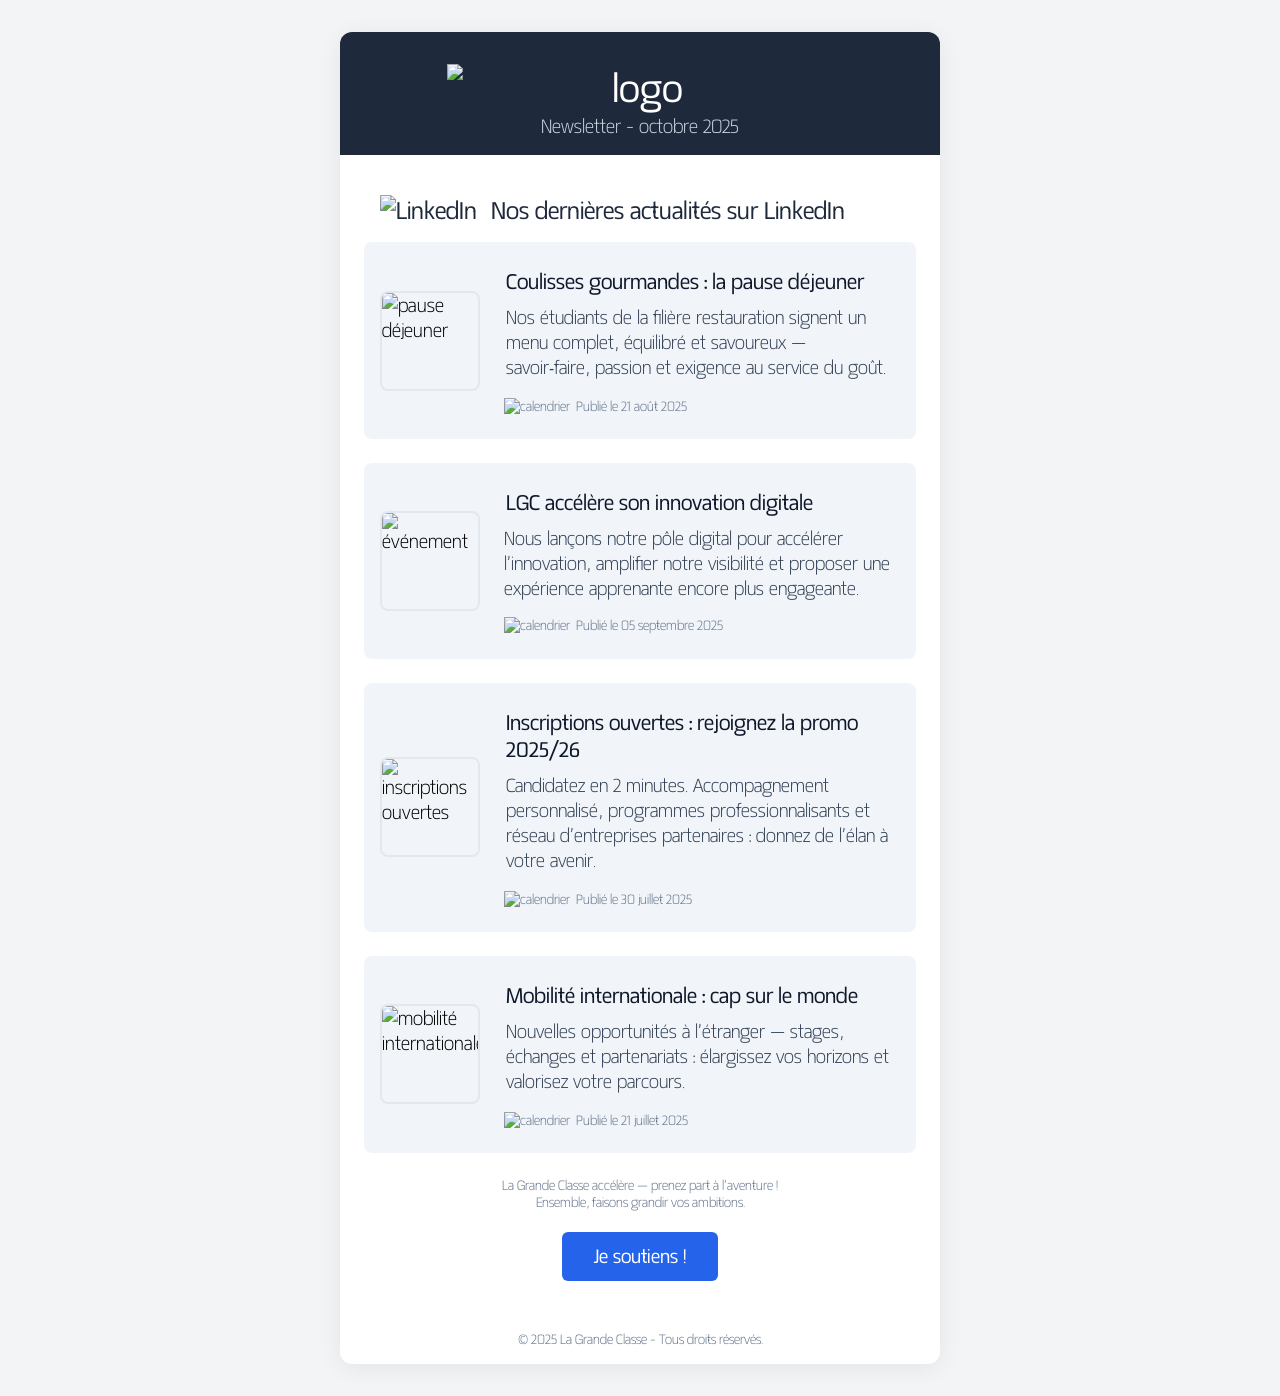
==== news.html @ 133e2c9e "html" ====
<!DOCTYPE html>
<html lang="fr">
<head>
    <meta charset="UTF-8">
    <meta name="viewport" content="width=device-width, initial-scale=1.0">
    <title>Communication LGC</title>
    <link href="https://fonts.googleapis.com/css2?family=Matangi:wght@300..900&display=swap" rel="stylesheet">
</head>
<!--Newsletter La Grande Classe -->
<body style="margin:1%; background:#f3f4f6; font-family: 'Matangi', sans-serif;">
    <div style="max-width:600px; margin:32px auto; background:#fff; border-radius:12px; box-shadow:0 4px 24px #0001; overflow:hidden;">
        <header style="background:#1e293b; padding:32px 24px 16px 24px; text-align:center;">
            <h1 style="margin:0; font-size:2rem; color:#fff; font-weight: 600; text-align: center;">
                 <img src="https://raw.githubusercontent.com/giusmili/News-Letter-LGC/lgc-ecole/asset/logo_blanc.png" alt="logo" style="display:inline-block; width:70%">
            </h1>
            <p style="margin:0; font-size:1rem; color:#cbd5e1;">Newsletter - octobre 2025</p>
        </header>
        <main style="padding:24px;">
            <h2 style="color:#1e293b; font-size:1.25rem; margin:16px; font-weight:600;">
                <img src="https://upload.wikimedia.org/wikipedia/commons/c/ca/LinkedIn_logo_initials.png" alt="LinkedIn" style="vertical-align:middle; width:24px; height:24px; margin-right:8px">
                Nos dernières actualités sur LinkedIn 
            </h2>
            
            <!-- actualité du jour -->
          

            <figure style="background:#f1f5f9; border-radius:8px; padding:16px; margin:0 0 24px 0; display:flex; align-items:center; gap:16px;">
                <img src="https://raw.githubusercontent.com/giusmili/News-Letter-LGC/lgc-ecole/asset/IMG_4696.jpg" alt="pause déjeuner" width="96" height="96" style="border-radius:8px; object-fit:cover; border:2px solid #e2e8f0;">
                <div style="flex:1;">
                    <figcaption style="font-weight:600; color:#0f172a; font-size:1.1rem; margin:10px">Coulisses gourmandes : la pause déjeuner</figcaption>
                    <p style="margin:10px; color:#334155; font-size:0.98rem;">
                        Nos étudiants de la filière restauration signent un menu complet, équilibré et savoureux — savoir‑faire, passion et exigence au service du goût.
                    </p>
                    <span style="display:inline-block; margin:8px; color:#64748b; font-size:0.7rem;">
                        <img src="https://raw.githubusercontent.com/giusmili/News-Letter-LGC/lgc-ecole/asset/calendar-icon_34471.png" alt="calendrier" style="vertical-align:middle; width:16px; height:16px; margin-right:6px">Publié le 21 août 2025
                    </span>
                </div>
            </figure>
            <!-- deuxième actu-->
              <figure style="background:#f1f5f9; border-radius:8px; padding:16px; margin:0 0 24px 0; display:flex; align-items:center; gap:16px;">
                <img src="https://raw.githubusercontent.com/giusmili/News-Letter-LGC/lgc-ecole/asset/cover.jpg" alt="événement" width="96" height="96" style="border-radius:8px; object-fit:cover; border:2px solid #e2e8f0;">
                <div style="flex:1;">
                    <figcaption style="font-weight:600; margin:10px; color:#0f172a; font-size:1.1rem;">LGC accélère son innovation digitale</figcaption>
                    <p style="margin:8px; color:#334155; font-size:0.98rem;">
                        Nous lançons notre pôle digital pour accélérer l’innovation, amplifier notre visibilité et proposer une expérience apprenante encore plus engageante.
                    </p>
                    <span style="display:inline-block; margin:8px; color:#64748b; font-size:0.7rem;">
                        <img src="https://raw.githubusercontent.com/giusmili/News-Letter-LGC/lgc-ecole/asset/calendar-icon_34471.png" alt="calendrier" style="vertical-align:middle; width:16px; height:16px; margin-right:6px">Publié le 05 septembre 2025
                    </span>
                </div>
            </figure>

            

               <!--troisieme actu-->

            <figure style="background:#f1f5f9; border-radius:8px; padding:16px; margin:0 0 24px 0; display:flex; align-items:center; gap:16px;">
                <img src="https://raw.githubusercontent.com/giusmili/News-Letter-LGC/lgc-ecole/asset/image_promo_domaines_de_formations_bis_01.png" alt="inscriptions ouvertes" width="96" height="96" style="border-radius:8px; object-fit:cover; border:2px solid #e2e8f0;">
                <div style="flex:1;">
                    <figcaption style="font-weight:600; color:#0f172a; font-size:1.1rem; margin:10px">Inscriptions ouvertes : rejoignez la promo 2025/26</figcaption>
                    <p style="margin:10px; color:#334155; font-size:0.98rem;">
                        Candidatez en 2 minutes. Accompagnement personnalisé, programmes professionnalisants et réseau d’entreprises partenaires : donnez de l’élan à votre avenir.
                    </p>
                    <span style="display:inline-block; margin:8px; color:#64748b; font-size:0.7rem;">
                        <img src="https://raw.githubusercontent.com/giusmili/News-Letter-LGC/lgc-ecole/asset/calendar-icon_34471.png" alt="calendrier" style="vertical-align:middle; width:16px; height:16px; margin-right:6px">Publié le 30 juillet 2025
                    </span>
                </div>
            </figure>

            <!-- quatrième actu -->

            <figure style="background:#f1f5f9; border-radius:8px; padding:16px; margin:0 0 24px 0; display:flex; align-items:center; gap:16px;">
                <img src="https://raw.githubusercontent.com/giusmili/News-Letter-LGC/lgc-ecole/asset/halloween.png" alt="mobilité internationale" width="96" height="96" style="border-radius:8px; object-fit:cover; border:2px solid #e2e8f0;">
                <div style="flex:1;">
                    <figcaption style="font-weight:600; color:#0f172a; font-size:1.1rem; margin:10px">Mobilité internationale : cap sur le monde</figcaption>
                    <p style="margin:10px; color:#334155; font-size:0.98rem;">
                        Nouvelles opportunités à l’étranger — stages, échanges et partenariats : élargissez vos horizons et valorisez votre parcours.
                    </p>
                    <span style="display:inline-block; margin:8px; color:#64748b; font-size:0.7rem;">
                        <img src="https://raw.githubusercontent.com/giusmili/News-Letter-LGC/lgc-ecole/asset/calendar-icon_34471.png" alt="calendrier" style="vertical-align:middle; width:16px; height:16px; margin-right:6px">Publié le 21 juillet 2025
                    </span>
                </div>
            </figure>
            
            <!--autres-->
            <div style="text-align:center; margin-top:24px;">
                <p style="color:#64748b; font-size:0.7rem">La Grande Classe accélère — prenez part à l’aventure ! <br> Ensemble, faisons grandir vos ambitions.</p>
                <a href="https://www.linkedin.com/company/grande-classe" style="background:#2563eb; color:#fff; padding:12px 32px; text-decoration:none; border-radius:6px; font-size:1rem; font-weight:600; display:inline-block; margin:10px" target="_blank" rel="noopener noreferrer">
                    Je soutiens !
                </a>
            </div>
        </main>
        <footer style="padding:16px; text-align:center; font-size:0.7rem; color:#64748b;">
            © 2025 La Grande Classe - Tous droits réservés.
        </footer>
    </div>
</body>
</html>
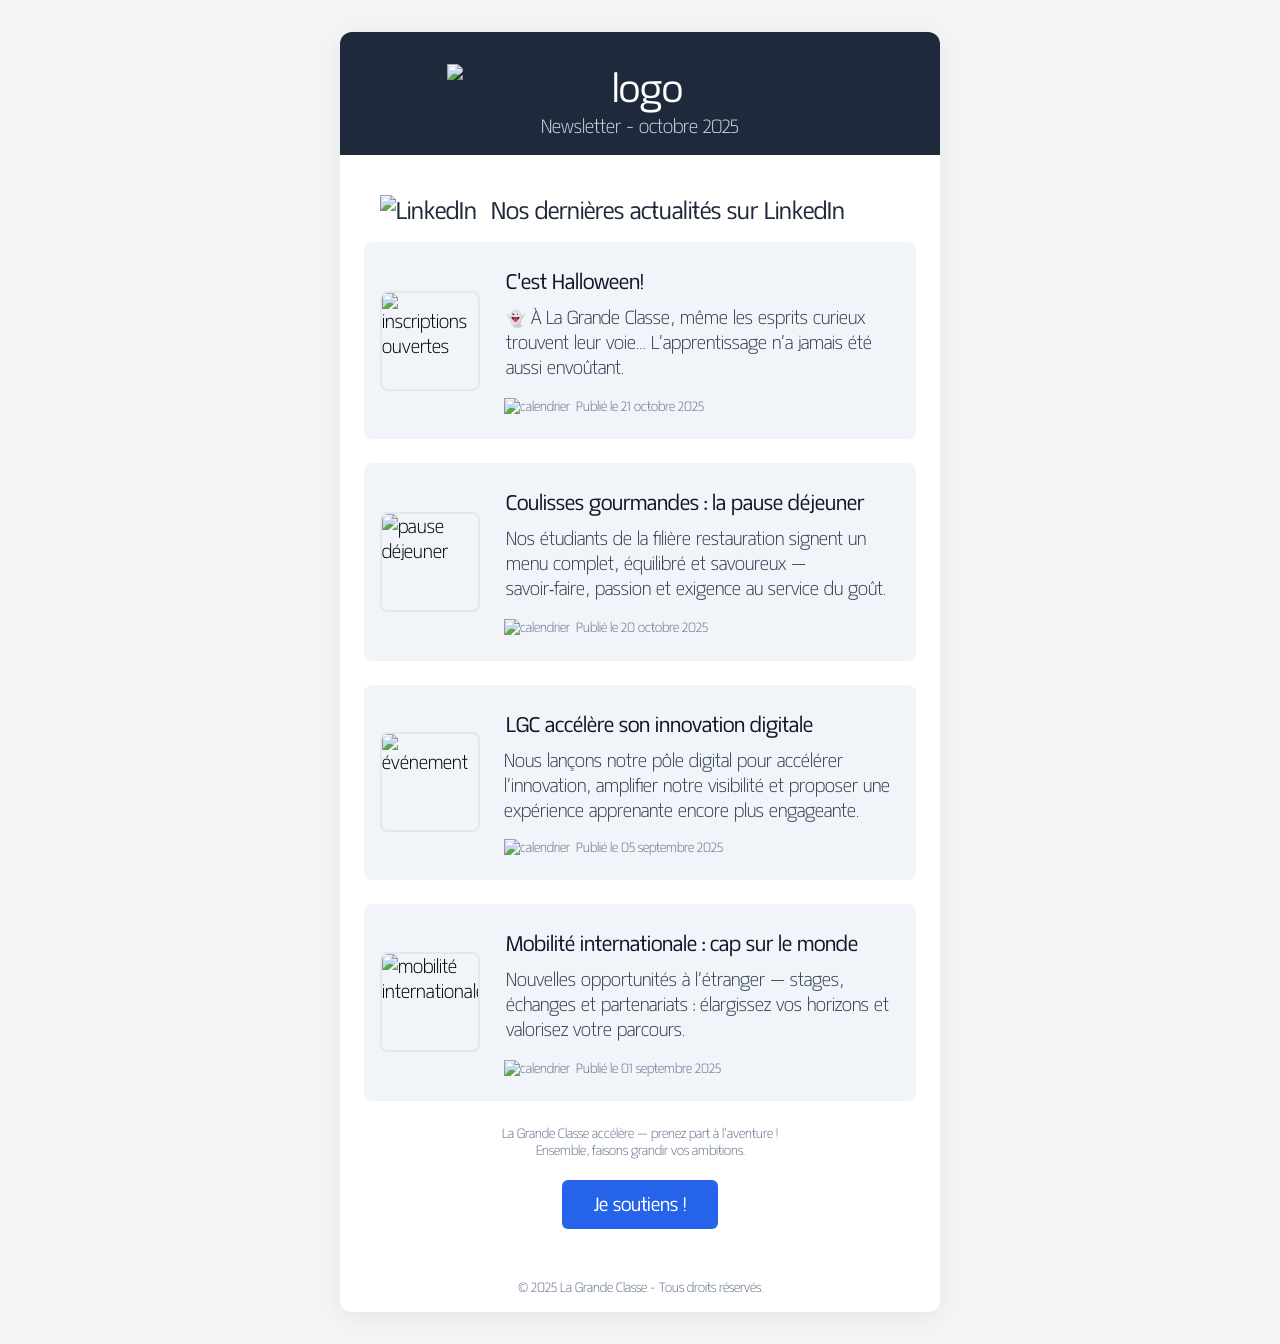
==== commit ad9b4ee4: "Refactor newsletter HTML structure and update content for October 2025 edition" ====
--- a/news.html
+++ b/news.html
@@ -1,99 +1,358 @@
 <!DOCTYPE html>
 <html lang="fr">
-<head>
-    <meta charset="UTF-8">
-    <meta name="viewport" content="width=device-width, initial-scale=1.0">
+  <head>
+    <meta charset="UTF-8" />
+    <meta name="viewport" content="width=device-width, initial-scale=1.0" />
     <title>Communication LGC</title>
-    <link href="https://fonts.googleapis.com/css2?family=Matangi:wght@300..900&display=swap" rel="stylesheet">
-</head>
-<!--Newsletter La Grande Classe -->
-<body style="margin:1%; background:#f3f4f6; font-family: 'Matangi', sans-serif;">
-    <div style="max-width:600px; margin:32px auto; background:#fff; border-radius:12px; box-shadow:0 4px 24px #0001; overflow:hidden;">
-        <header style="background:#1e293b; padding:32px 24px 16px 24px; text-align:center;">
-            <h1 style="margin:0; font-size:2rem; color:#fff; font-weight: 600; text-align: center;">
-                 <img src="https://raw.githubusercontent.com/giusmili/News-Letter-LGC/lgc-ecole/asset/logo_blanc.png" alt="logo" style="display:inline-block; width:70%">
-            </h1>
-            <p style="margin:0; font-size:1rem; color:#cbd5e1;">Newsletter - octobre 2025</p>
-        </header>
-        <main style="padding:24px;">
-            <h2 style="color:#1e293b; font-size:1.25rem; margin:16px; font-weight:600;">
-                <img src="https://upload.wikimedia.org/wikipedia/commons/c/ca/LinkedIn_logo_initials.png" alt="LinkedIn" style="vertical-align:middle; width:24px; height:24px; margin-right:8px">
-                Nos dernières actualités sur LinkedIn 
-            </h2>
-            
-            <!-- actualité du jour -->
-          
-
-            <figure style="background:#f1f5f9; border-radius:8px; padding:16px; margin:0 0 24px 0; display:flex; align-items:center; gap:16px;">
-                <img src="https://raw.githubusercontent.com/giusmili/News-Letter-LGC/lgc-ecole/asset/IMG_4696.jpg" alt="pause déjeuner" width="96" height="96" style="border-radius:8px; object-fit:cover; border:2px solid #e2e8f0;">
-                <div style="flex:1;">
-                    <figcaption style="font-weight:600; color:#0f172a; font-size:1.1rem; margin:10px">Coulisses gourmandes : la pause déjeuner</figcaption>
-                    <p style="margin:10px; color:#334155; font-size:0.98rem;">
-                        Nos étudiants de la filière restauration signent un menu complet, équilibré et savoureux — savoir‑faire, passion et exigence au service du goût.
-                    </p>
-                    <span style="display:inline-block; margin:8px; color:#64748b; font-size:0.7rem;">
-                        <img src="https://raw.githubusercontent.com/giusmili/News-Letter-LGC/lgc-ecole/asset/calendar-icon_34471.png" alt="calendrier" style="vertical-align:middle; width:16px; height:16px; margin-right:6px">Publié le 21 août 2025
-                    </span>
-                </div>
-            </figure>
-            <!-- deuxième actu-->
-              <figure style="background:#f1f5f9; border-radius:8px; padding:16px; margin:0 0 24px 0; display:flex; align-items:center; gap:16px;">
-                <img src="https://raw.githubusercontent.com/giusmili/News-Letter-LGC/lgc-ecole/asset/cover.jpg" alt="événement" width="96" height="96" style="border-radius:8px; object-fit:cover; border:2px solid #e2e8f0;">
-                <div style="flex:1;">
-                    <figcaption style="font-weight:600; margin:10px; color:#0f172a; font-size:1.1rem;">LGC accélère son innovation digitale</figcaption>
-                    <p style="margin:8px; color:#334155; font-size:0.98rem;">
-                        Nous lançons notre pôle digital pour accélérer l’innovation, amplifier notre visibilité et proposer une expérience apprenante encore plus engageante.
-                    </p>
-                    <span style="display:inline-block; margin:8px; color:#64748b; font-size:0.7rem;">
-                        <img src="https://raw.githubusercontent.com/giusmili/News-Letter-LGC/lgc-ecole/asset/calendar-icon_34471.png" alt="calendrier" style="vertical-align:middle; width:16px; height:16px; margin-right:6px">Publié le 05 septembre 2025
-                    </span>
-                </div>
-            </figure>
-
-            
-
-               <!--troisieme actu-->
-
-            <figure style="background:#f1f5f9; border-radius:8px; padding:16px; margin:0 0 24px 0; display:flex; align-items:center; gap:16px;">
-                <img src="https://raw.githubusercontent.com/giusmili/News-Letter-LGC/lgc-ecole/asset/image_promo_domaines_de_formations_bis_01.png" alt="inscriptions ouvertes" width="96" height="96" style="border-radius:8px; object-fit:cover; border:2px solid #e2e8f0;">
-                <div style="flex:1;">
-                    <figcaption style="font-weight:600; color:#0f172a; font-size:1.1rem; margin:10px">Inscriptions ouvertes : rejoignez la promo 2025/26</figcaption>
-                    <p style="margin:10px; color:#334155; font-size:0.98rem;">
-                        Candidatez en 2 minutes. Accompagnement personnalisé, programmes professionnalisants et réseau d’entreprises partenaires : donnez de l’élan à votre avenir.
-                    </p>
-                    <span style="display:inline-block; margin:8px; color:#64748b; font-size:0.7rem;">
-                        <img src="https://raw.githubusercontent.com/giusmili/News-Letter-LGC/lgc-ecole/asset/calendar-icon_34471.png" alt="calendrier" style="vertical-align:middle; width:16px; height:16px; margin-right:6px">Publié le 30 juillet 2025
-                    </span>
-                </div>
-            </figure>
-
-            <!-- quatrième actu -->
-
-            <figure style="background:#f1f5f9; border-radius:8px; padding:16px; margin:0 0 24px 0; display:flex; align-items:center; gap:16px;">
-                <img src="https://raw.githubusercontent.com/giusmili/News-Letter-LGC/lgc-ecole/asset/halloween.png" alt="mobilité internationale" width="96" height="96" style="border-radius:8px; object-fit:cover; border:2px solid #e2e8f0;">
-                <div style="flex:1;">
-                    <figcaption style="font-weight:600; color:#0f172a; font-size:1.1rem; margin:10px">Mobilité internationale : cap sur le monde</figcaption>
-                    <p style="margin:10px; color:#334155; font-size:0.98rem;">
-                        Nouvelles opportunités à l’étranger — stages, échanges et partenariats : élargissez vos horizons et valorisez votre parcours.
-                    </p>
-                    <span style="display:inline-block; margin:8px; color:#64748b; font-size:0.7rem;">
-                        <img src="https://raw.githubusercontent.com/giusmili/News-Letter-LGC/lgc-ecole/asset/calendar-icon_34471.png" alt="calendrier" style="vertical-align:middle; width:16px; height:16px; margin-right:6px">Publié le 21 juillet 2025
-                    </span>
-                </div>
-            </figure>
-            
-            <!--autres-->
-            <div style="text-align:center; margin-top:24px;">
-                <p style="color:#64748b; font-size:0.7rem">La Grande Classe accélère — prenez part à l’aventure ! <br> Ensemble, faisons grandir vos ambitions.</p>
-                <a href="https://www.linkedin.com/company/grande-classe" style="background:#2563eb; color:#fff; padding:12px 32px; text-decoration:none; border-radius:6px; font-size:1rem; font-weight:600; display:inline-block; margin:10px" target="_blank" rel="noopener noreferrer">
-                    Je soutiens !
-                </a>
-            </div>
-        </main>
-        <footer style="padding:16px; text-align:center; font-size:0.7rem; color:#64748b;">
-            © 2025 La Grande Classe - Tous droits réservés.
-        </footer>
+    <link
+      href="https://fonts.googleapis.com/css2?family=Matangi:wght@300..900&display=swap"
+      rel="stylesheet"
+    />
+  </head>
+  <!--Newsletter La Grande Classe -->
+  <body
+    style="margin: 1%; background: #f3f4f6; font-family: 'Matangi', sans-serif"
+  >
+    <div
+      style="
+        max-width: 600px;
+        margin: 32px auto;
+        background: #fff;
+        border-radius: 12px;
+        box-shadow: 0 4px 24px #0001;
+        overflow: hidden;
+      "
+    >
+      <header
+        style="
+          background: #1e293b;
+          padding: 32px 24px 16px 24px;
+          text-align: center;
+        "
+      >
+        <h1
+          style="
+            margin: 0;
+            font-size: 2rem;
+            color: #fff;
+            font-weight: 600;
+            text-align: center;
+          "
+        >
+          <img
+            src="https://raw.githubusercontent.com/giusmili/News-Letter-LGC/lgc-ecole/asset/logo_blanc.png"
+            alt="logo"
+            style="display: inline-block; width: 70%"
+          />
+        </h1>
+        <p style="margin: 0; font-size: 1rem; color: #cbd5e1">
+          Newsletter - octobre 2025
+        </p>
+      </header>
+      <main style="padding: 24px">
+        <h2
+          style="
+            color: #1e293b;
+            font-size: 1.25rem;
+            margin: 16px;
+            font-weight: 600;
+          "
+        >
+          <img
+            src="https://upload.wikimedia.org/wikipedia/commons/c/ca/LinkedIn_logo_initials.png"
+            alt="LinkedIn"
+            style="
+              vertical-align: middle;
+              width: 24px;
+              height: 24px;
+              margin-right: 8px;
+            "
+          />
+          Nos dernières actualités sur LinkedIn
+        </h2>
+
+        <!-- actualité du jour -->
+        <figure
+          style="
+            background: #f1f5f9;
+            border-radius: 8px;
+            padding: 16px;
+            margin: 0 0 24px 0;
+            display: flex;
+            align-items: center;
+            gap: 16px;
+          "
+        >
+          <img
+            src="https://raw.githubusercontent.com/giusmili/News-Letter-LGC/lgc-ecole/asset/halloween.png"
+            alt="inscriptions ouvertes"
+            width="96"
+            height="96"
+            style="
+              border-radius: 8px;
+              object-fit: cover;
+              border: 2px solid #e2e8f0;
+            "
+          />
+          <div style="flex: 1">
+            <figcaption
+              style="
+                font-weight: 600;
+                color: #0f172a;
+                font-size: 1.1rem;
+                margin: 10px;
+              "
+            >
+              C'est Halloween!
+            </figcaption>
+            <p style="margin: 10px; color: #334155; font-size: 0.98rem">
+              👻 À La Grande Classe, même les esprits curieux trouvent leur
+              voie… L’apprentissage n’a jamais été aussi envoûtant.
+            </p>
+            <span
+              style="
+                display: inline-block;
+                margin: 8px;
+                color: #64748b;
+                font-size: 0.7rem;
+              "
+            >
+              <img
+                src="https://raw.githubusercontent.com/giusmili/News-Letter-LGC/lgc-ecole/asset/calendar-icon_34471.png"
+                alt="calendrier"
+                style="
+                  vertical-align: middle;
+                  width: 16px;
+                  height: 16px;
+                  margin-right: 6px;
+                "
+              />Publié le 21 octobre 2025
+            </span>
+          </div>
+        </figure>
+
+        <!-- deuxième actu-->
+
+        <figure
+          style="
+            background: #f1f5f9;
+            border-radius: 8px;
+            padding: 16px;
+            margin: 0 0 24px 0;
+            display: flex;
+            align-items: center;
+            gap: 16px;
+          "
+        >
+          <img
+            src="https://raw.githubusercontent.com/giusmili/News-Letter-LGC/refs/heads/lgc-ecole/asset/burger_poulet.png"
+            alt="pause déjeuner"
+            width="96"
+            height="96"
+            style="
+              border-radius: 8px;
+              object-fit: cover;
+              border: 2px solid #e2e8f0;
+            "
+          />
+          <div style="flex: 1">
+            <figcaption
+              style="
+                font-weight: 600;
+                color: #0f172a;
+                font-size: 1.1rem;
+                margin: 10px;
+              "
+            >
+              Coulisses gourmandes : la pause déjeuner
+            </figcaption>
+            <p style="margin: 10px; color: #334155; font-size: 0.98rem">
+              Nos étudiants de la filière restauration signent un menu complet,
+              équilibré et savoureux — savoir‑faire, passion et exigence au
+              service du goût.
+            </p>
+            <span
+              style="
+                display: inline-block;
+                margin: 8px;
+                color: #64748b;
+                font-size: 0.7rem;
+              "
+            >
+              <img
+                src="https://raw.githubusercontent.com/giusmili/News-Letter-LGC/lgc-ecole/asset/calendar-icon_34471.png"
+                alt="calendrier"
+                style="
+                  vertical-align: middle;
+                  width: 16px;
+                  height: 16px;
+                  margin-right: 6px;
+                "
+              />Publié le 20 octobre 2025
+            </span>
+          </div>
+        </figure>
+
+        <!--troisieme actu-->
+
+        <figure
+          style="
+            background: #f1f5f9;
+            border-radius: 8px;
+            padding: 16px;
+            margin: 0 0 24px 0;
+            display: flex;
+            align-items: center;
+            gap: 16px;
+          "
+        >
+          <img
+            src="https://raw.githubusercontent.com/giusmili/News-Letter-LGC/refs/heads/lgc-ecole/asset/tasse_cafe.png"
+            alt="événement"
+            width="96"
+            height="96"
+            style="
+              border-radius: 8px;
+              object-fit: cover;
+              border: 2px solid #e2e8f0;
+            "
+          />
+          <div style="flex: 1">
+            <figcaption
+              style="
+                font-weight: 600;
+                margin: 10px;
+                color: #0f172a;
+                font-size: 1.1rem;
+              "
+            >
+              LGC accélère son innovation digitale
+            </figcaption>
+            <p style="margin: 8px; color: #334155; font-size: 0.98rem">
+              Nous lançons notre pôle digital pour accélérer l’innovation,
+              amplifier notre visibilité et proposer une expérience apprenante
+              encore plus engageante.
+            </p>
+            <span
+              style="
+                display: inline-block;
+                margin: 8px;
+                color: #64748b;
+                font-size: 0.7rem;
+              "
+            >
+              <img
+                src="https://raw.githubusercontent.com/giusmili/News-Letter-LGC/lgc-ecole/asset/calendar-icon_34471.png"
+                alt="calendrier"
+                style="
+                  vertical-align: middle;
+                  width: 16px;
+                  height: 16px;
+                  margin-right: 6px;
+                "
+              />Publié le 05 septembre 2025
+            </span>
+          </div>
+        </figure>
+
+        <!-- quatrième actu -->
+
+        <figure
+          style="
+            background: #f1f5f9;
+            border-radius: 8px;
+            padding: 16px;
+            margin: 0 0 24px 0;
+            display: flex;
+            align-items: center;
+            gap: 16px;
+          "
+        >
+          <img
+            src="https://raw.githubusercontent.com/giusmili/News-Letter-LGC/refs/heads/lgc-ecole/asset/promos.png"
+            alt="mobilité internationale"
+            width="96"
+            height="96"
+            style="
+              border-radius: 8px;
+              object-fit: cover;
+              border: 2px solid #e2e8f0;
+            "
+          />
+          <div style="flex: 1">
+            <figcaption
+              style="
+                font-weight: 600;
+                color: #0f172a;
+                font-size: 1.1rem;
+                margin: 10px;
+              "
+            >
+              Mobilité internationale : cap sur le monde
+            </figcaption>
+            <p style="margin: 10px; color: #334155; font-size: 0.98rem">
+              Nouvelles opportunités à l’étranger — stages, échanges et
+              partenariats : élargissez vos horizons et valorisez votre
+              parcours.
+            </p>
+            <span
+              style="
+                display: inline-block;
+                margin: 8px;
+                color: #64748b;
+                font-size: 0.7rem;
+              "
+            >
+              <img
+                src="https://raw.githubusercontent.com/giusmili/News-Letter-LGC/lgc-ecole/asset/calendar-icon_34471.png"
+                alt="calendrier"
+                style="
+                  vertical-align: middle;
+                  width: 16px;
+                  height: 16px;
+                  margin-right: 6px;
+                "
+              />Publié le 01 septembre 2025
+            </span>
+          </div>
+        </figure>
+
+        <!--autres-->
+        <div style="text-align: center; margin-top: 24px">
+          <p style="color: #64748b; font-size: 0.7rem">
+            La Grande Classe accélère — prenez part à l’aventure ! <br />
+            Ensemble, faisons grandir vos ambitions.
+          </p>
+          <a
+            href="https://www.linkedin.com/company/grande-classe"
+            style="
+              background: #2563eb;
+              color: #fff;
+              padding: 12px 32px;
+              text-decoration: none;
+              border-radius: 6px;
+              font-size: 1rem;
+              font-weight: 600;
+              display: inline-block;
+              margin: 10px;
+            "
+            target="_blank"
+            rel="noopener noreferrer"
+          >
+            Je soutiens !
+          </a>
+        </div>
+      </main>
+      <footer
+        style="
+          padding: 16px;
+          text-align: center;
+          font-size: 0.7rem;
+          color: #64748b;
+        "
+      >
+        © 2025 La Grande Classe - Tous droits réservés.
+      </footer>
     </div>
-</body>
+  </body>
 </html>
-
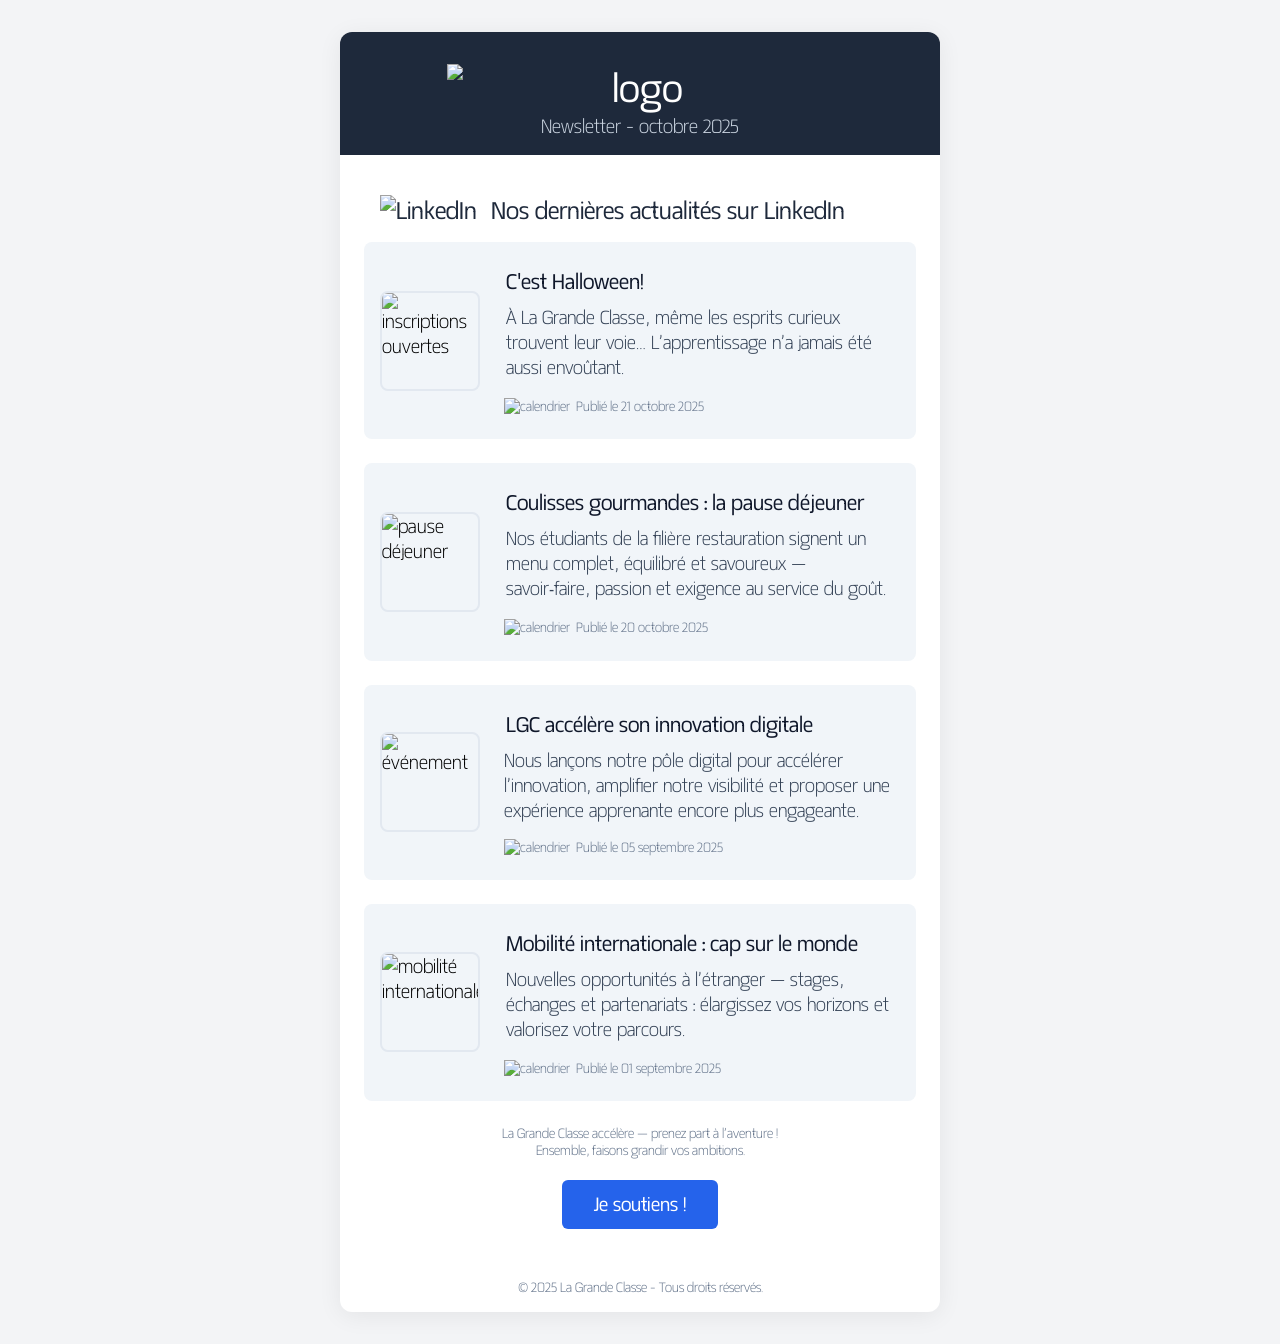
==== commit 056b1b73: "Fix typo in Halloween newsletter content" ====
--- a/news.html
+++ b/news.html
@@ -106,7 +106,7 @@
               C'est Halloween!
             </figcaption>
             <p style="margin: 10px; color: #334155; font-size: 0.98rem">
-              👻 À La Grande Classe, même les esprits curieux trouvent leur
+              À La Grande Classe, même les esprits curieux trouvent leur
               voie… L’apprentissage n’a jamais été aussi envoûtant.
             </p>
             <span
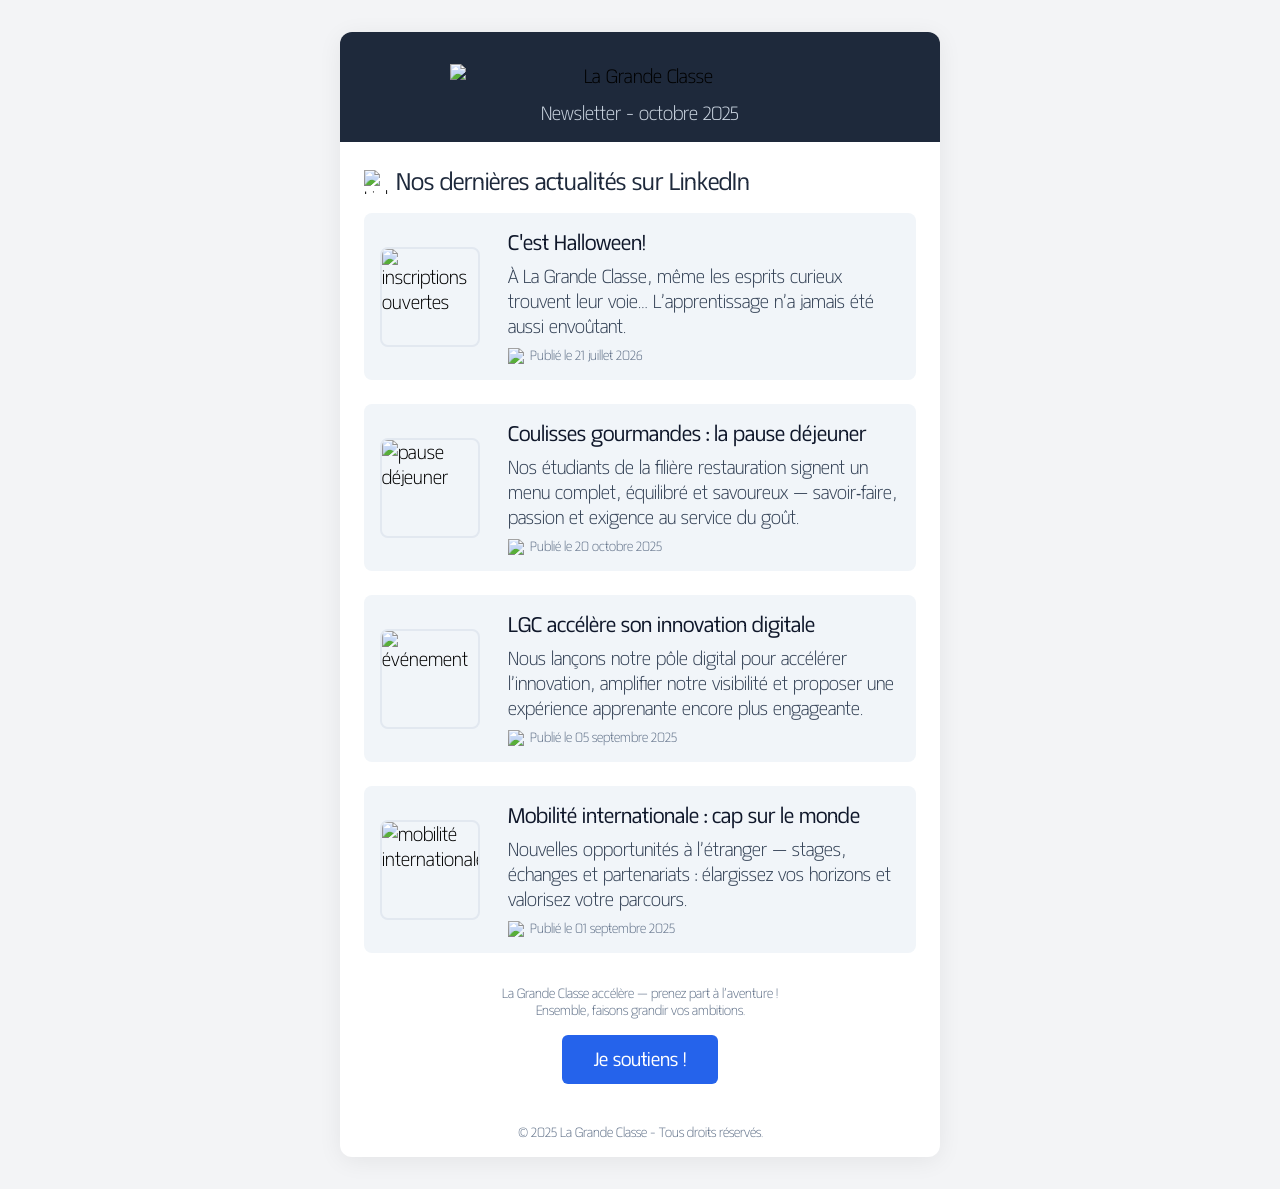
==== commit 7c8bd4fd: "optimization" ====
--- a/news.html
+++ b/news.html
@@ -3,356 +3,489 @@
   <head>
     <meta charset="UTF-8" />
     <meta name="viewport" content="width=device-width, initial-scale=1.0" />
+    <meta http-equiv="X-UA-Compatible" content="IE=edge" />
+    <meta name="color-scheme" content="light" />
+    <meta name="supported-color-schemes" content="light" />
     <title>Communication LGC</title>
     <link
       href="https://fonts.googleapis.com/css2?family=Matangi:wght@300..900&display=swap"
       rel="stylesheet"
     />
+    <!--[if mso]>
+    <style type="text/css">
+      table { border-collapse: collapse; }
+      body, td, p, span { font-family: Arial, Helvetica, sans-serif !important; }
+    </style>
+    <![endif]-->
   </head>
   <!--Newsletter La Grande Classe -->
   <body
-    style="margin: 1%; background: #f3f4f6; font-family: 'Matangi', sans-serif"
+    style="
+      margin: 0;
+      padding: 0;
+      background: #f3f4f6;
+      font-family: 'Matangi', Arial, Helvetica, sans-serif;
+    "
   >
+    <!-- Texte d'aperçu (masqué, affiché dans la liste des mails) -->
     <div
       style="
-        max-width: 600px;
-        margin: 32px auto;
-        background: #fff;
-        border-radius: 12px;
-        box-shadow: 0 4px 24px #0001;
+        display: none;
+        max-height: 0;
         overflow: hidden;
+        mso-hide: all;
+        font-size: 1px;
+        line-height: 1px;
+        color: #f3f4f6;
+        opacity: 0;
       "
     >
-      <header
+      C'est Halloween à La Grande Classe : actualités, mobilité internationale
+      et innovation digitale à découvrir ce mois-ci.
+    </div>
+    <div style="display: none; max-height: 0; overflow: hidden; mso-hide: all">
+      &nbsp;&zwnj;&nbsp;&zwnj;&nbsp;&zwnj;&nbsp;&zwnj;&nbsp;&zwnj;&nbsp;&zwnj;&nbsp;&zwnj;&nbsp;&zwnj;
+    </div>
+
+    <center style="width: 100%; background: #f3f4f6">
+      <!--[if mso]>
+      <table role="presentation" align="center" width="600" cellpadding="0" cellspacing="0"><tr><td>
+      <![endif]-->
+      <table
+        role="presentation"
+        width="100%"
+        cellpadding="0"
+        cellspacing="0"
         style="
-          background: #1e293b;
-          padding: 32px 24px 16px 24px;
-          text-align: center;
+          max-width: 600px;
+          margin: 32px auto;
+          background: #ffffff;
+          border-radius: 12px;
+          box-shadow: 0 4px 24px #0001;
         "
       >
-        <h1
-          style="
-            margin: 0;
-            font-size: 2rem;
-            color: #fff;
-            font-weight: 600;
-            text-align: center;
-          "
-        >
-          <img
-            src="https://raw.githubusercontent.com/giusmili/News-Letter-LGC/lgc-ecole/asset/logo_blanc.png"
-            alt="logo"
-            style="display: inline-block; width: 70%"
-          />
-        </h1>
-        <p style="margin: 0; font-size: 1rem; color: #cbd5e1">
-          Newsletter - octobre 2025
-        </p>
-      </header>
-      <main style="padding: 24px">
-        <h2
-          style="
-            color: #1e293b;
-            font-size: 1.25rem;
-            margin: 16px;
-            font-weight: 600;
-          "
-        >
-          <img
-            src="https://upload.wikimedia.org/wikipedia/commons/c/ca/LinkedIn_logo_initials.png"
-            alt="LinkedIn"
+        <tr>
+          <td
             style="
-              vertical-align: middle;
-              width: 24px;
-              height: 24px;
-              margin-right: 8px;
+              background: #1e293b;
+              padding: 32px 24px 16px 24px;
+              text-align: center;
+              border-radius: 12px 12px 0 0;
             "
-          />
-          Nos dernières actualités sur LinkedIn
-        </h2>
-
-        <!-- actualité du jour -->
-        <figure
-          style="
-            background: #f1f5f9;
-            border-radius: 8px;
-            padding: 16px;
-            margin: 0 0 24px 0;
-            display: flex;
-            align-items: center;
-            gap: 16px;
-          "
-        >
-          <img
-            src="https://raw.githubusercontent.com/giusmili/News-Letter-LGC/lgc-ecole/asset/halloween.png"
-            alt="inscriptions ouvertes"
-            width="96"
-            height="96"
-            style="
-              border-radius: 8px;
-              object-fit: cover;
-              border: 2px solid #e2e8f0;
-            "
-          />
-          <div style="flex: 1">
-            <figcaption
+          >
+            <img
+              src="https://raw.githubusercontent.com/giusmili/News-Letter-LGC/lgc-ecole/asset/logo_blanc.png"
+              alt="La Grande Classe"
+              width="380"
+              style="display: block; width: 70%; max-width: 380px; height: auto; margin: 0 auto"
+            />
+            <p
               style="
-                font-weight: 600;
-                color: #0f172a;
-                font-size: 1.1rem;
-                margin: 10px;
+                margin: 12px 0 0 0;
+                font-size: 1rem;
+                color: #cbd5e1;
+                font-family: 'Matangi', Arial, Helvetica, sans-serif;
               "
             >
-              C'est Halloween!
-            </figcaption>
-            <p style="margin: 10px; color: #334155; font-size: 0.98rem">
-              À La Grande Classe, même les esprits curieux trouvent leur
-              voie… L’apprentissage n’a jamais été aussi envoûtant.
+              Newsletter - octobre 2025
             </p>
-            <span
-              style="
-                display: inline-block;
-                margin: 8px;
-                color: #64748b;
-                font-size: 0.7rem;
-              "
+          </td>
+        </tr>
+        <tr>
+          <td style="padding: 24px">
+            <table role="presentation" width="100%" cellpadding="0" cellspacing="0">
+              <tr>
+                <td style="padding: 0 0 16px 0">
+                  <table role="presentation" cellpadding="0" cellspacing="0">
+                    <tr>
+                      <td style="vertical-align: middle; padding-right: 8px">
+                        <img
+                          src="https://upload.wikimedia.org/wikipedia/commons/c/ca/LinkedIn_logo_initials.png"
+                          alt="LinkedIn"
+                          width="24"
+                          height="24"
+                          style="display: block"
+                        />
+                      </td>
+                      <td
+                        style="
+                          vertical-align: middle;
+                          font-size: 1.25rem;
+                          font-weight: 600;
+                          color: #1e293b;
+                          font-family: 'Matangi', Arial, Helvetica, sans-serif;
+                        "
+                      >
+                        Nos dernières actualités sur LinkedIn
+                      </td>
+                    </tr>
+                  </table>
+                </td>
+              </tr>
+            </table>
+
+            <!-- actualité du jour -->
+            <table
+              role="presentation"
+              width="100%"
+              cellpadding="0"
+              cellspacing="0"
+              style="background: #f1f5f9; border-radius: 8px; margin: 0 0 24px 0"
             >
-              <img
-                src="https://raw.githubusercontent.com/giusmili/News-Letter-LGC/lgc-ecole/asset/calendar-icon_34471.png"
-                alt="calendrier"
-                style="
-                  vertical-align: middle;
-                  width: 16px;
-                  height: 16px;
-                  margin-right: 6px;
-                "
-              />Publié le 21 octobre 2025
-            </span>
-          </div>
-        </figure>
-
-        <!-- deuxième actu-->
-
-        <figure
-          style="
-            background: #f1f5f9;
-            border-radius: 8px;
-            padding: 16px;
-            margin: 0 0 24px 0;
-            display: flex;
-            align-items: center;
-            gap: 16px;
-          "
-        >
-          <img
-            src="https://raw.githubusercontent.com/giusmili/News-Letter-LGC/refs/heads/lgc-ecole/asset/burger_poulet.png"
-            alt="pause déjeuner"
-            width="96"
-            height="96"
+              <tr>
+                <td style="padding: 16px; width: 112px" valign="middle">
+                  <img
+                    src="https://raw.githubusercontent.com/giusmili/News-Letter-LGC/lgc-ecole/asset/halloween.png"
+                    alt="inscriptions ouvertes"
+                    width="96"
+                    height="96"
+                    style="
+                      display: block;
+                      border-radius: 8px;
+                      border: 2px solid #e2e8f0;
+                    "
+                  />
+                </td>
+                <td style="padding: 16px 16px 16px 0" valign="middle">
+                  <p
+                    style="
+                      margin: 0 0 8px 0;
+                      font-weight: 600;
+                      color: #0f172a;
+                      font-size: 1.1rem;
+                      font-family: 'Matangi', Arial, Helvetica, sans-serif;
+                    "
+                  >
+                    C'est Halloween!
+                  </p>
+                  <p
+                    style="
+                      margin: 0 0 8px 0;
+                      color: #334155;
+                      font-size: 0.98rem;
+                      font-family: 'Matangi', Arial, Helvetica, sans-serif;
+                    "
+                  >
+                    À La Grande Classe, même les esprits curieux trouvent leur
+                    voie… L’apprentissage n’a jamais été aussi envoûtant.
+                  </p>
+                  <table role="presentation" cellpadding="0" cellspacing="0">
+                    <tr>
+                      <td style="vertical-align: middle">
+                        <img
+                          src="https://raw.githubusercontent.com/giusmili/News-Letter-LGC/lgc-ecole/asset/calendar-icon_34471.png"
+                          alt="calendrier"
+                          width="16"
+                          height="16"
+                          style="display: block"
+                        />
+                      </td>
+                      <td
+                        style="
+                          vertical-align: middle;
+                          padding-left: 6px;
+                          color: #64748b;
+                          font-size: 0.7rem;
+                          font-family: 'Matangi', Arial, Helvetica, sans-serif;
+                        "
+                      >
+                        Publié le 21 juillet 2026
+                      </td>
+                    </tr>
+                  </table>
+                </td>
+              </tr>
+            </table>
+
+            <!-- deuxième actu -->
+            <table
+              role="presentation"
+              width="100%"
+              cellpadding="0"
+              cellspacing="0"
+              style="background: #f1f5f9; border-radius: 8px; margin: 0 0 24px 0"
+            >
+              <tr>
+                <td style="padding: 16px; width: 112px" valign="middle">
+                  <img
+                    src="https://raw.githubusercontent.com/giusmili/News-Letter-LGC/refs/heads/lgc-ecole/asset/burger_poulet.png"
+                    alt="pause déjeuner"
+                    width="96"
+                    height="96"
+                    style="
+                      display: block;
+                      border-radius: 8px;
+                      border: 2px solid #e2e8f0;
+                    "
+                  />
+                </td>
+                <td style="padding: 16px 16px 16px 0" valign="middle">
+                  <p
+                    style="
+                      margin: 0 0 8px 0;
+                      font-weight: 600;
+                      color: #0f172a;
+                      font-size: 1.1rem;
+                      font-family: 'Matangi', Arial, Helvetica, sans-serif;
+                    "
+                  >
+                    Coulisses gourmandes : la pause déjeuner
+                  </p>
+                  <p
+                    style="
+                      margin: 0 0 8px 0;
+                      color: #334155;
+                      font-size: 0.98rem;
+                      font-family: 'Matangi', Arial, Helvetica, sans-serif;
+                    "
+                  >
+                    Nos étudiants de la filière restauration signent un menu
+                    complet, équilibré et savoureux — savoir‑faire, passion et
+                    exigence au service du goût.
+                  </p>
+                  <table role="presentation" cellpadding="0" cellspacing="0">
+                    <tr>
+                      <td style="vertical-align: middle">
+                        <img
+                          src="https://raw.githubusercontent.com/giusmili/News-Letter-LGC/lgc-ecole/asset/calendar-icon_34471.png"
+                          alt="calendrier"
+                          width="16"
+                          height="16"
+                          style="display: block"
+                        />
+                      </td>
+                      <td
+                        style="
+                          vertical-align: middle;
+                          padding-left: 6px;
+                          color: #64748b;
+                          font-size: 0.7rem;
+                          font-family: 'Matangi', Arial, Helvetica, sans-serif;
+                        "
+                      >
+                        Publié le 20 octobre 2025
+                      </td>
+                    </tr>
+                  </table>
+                </td>
+              </tr>
+            </table>
+
+            <!-- troisième actu -->
+            <table
+              role="presentation"
+              width="100%"
+              cellpadding="0"
+              cellspacing="0"
+              style="background: #f1f5f9; border-radius: 8px; margin: 0 0 24px 0"
+            >
+              <tr>
+                <td style="padding: 16px; width: 112px" valign="middle">
+                  <img
+                    src="https://raw.githubusercontent.com/giusmili/News-Letter-LGC/refs/heads/lgc-ecole/asset/tasse_cafe.png"
+                    alt="événement"
+                    width="96"
+                    height="96"
+                    style="
+                      display: block;
+                      border-radius: 8px;
+                      border: 2px solid #e2e8f0;
+                    "
+                  />
+                </td>
+                <td style="padding: 16px 16px 16px 0" valign="middle">
+                  <p
+                    style="
+                      margin: 0 0 8px 0;
+                      font-weight: 600;
+                      color: #0f172a;
+                      font-size: 1.1rem;
+                      font-family: 'Matangi', Arial, Helvetica, sans-serif;
+                    "
+                  >
+                    LGC accélère son innovation digitale
+                  </p>
+                  <p
+                    style="
+                      margin: 0 0 8px 0;
+                      color: #334155;
+                      font-size: 0.98rem;
+                      font-family: 'Matangi', Arial, Helvetica, sans-serif;
+                    "
+                  >
+                    Nous lançons notre pôle digital pour accélérer
+                    l’innovation, amplifier notre visibilité et proposer une
+                    expérience apprenante encore plus engageante.
+                  </p>
+                  <table role="presentation" cellpadding="0" cellspacing="0">
+                    <tr>
+                      <td style="vertical-align: middle">
+                        <img
+                          src="https://raw.githubusercontent.com/giusmili/News-Letter-LGC/lgc-ecole/asset/calendar-icon_34471.png"
+                          alt="calendrier"
+                          width="16"
+                          height="16"
+                          style="display: block"
+                        />
+                      </td>
+                      <td
+                        style="
+                          vertical-align: middle;
+                          padding-left: 6px;
+                          color: #64748b;
+                          font-size: 0.7rem;
+                          font-family: 'Matangi', Arial, Helvetica, sans-serif;
+                        "
+                      >
+                        Publié le 05 septembre 2025
+                      </td>
+                    </tr>
+                  </table>
+                </td>
+              </tr>
+            </table>
+
+            <!-- quatrième actu -->
+            <table
+              role="presentation"
+              width="100%"
+              cellpadding="0"
+              cellspacing="0"
+              style="background: #f1f5f9; border-radius: 8px; margin: 0 0 24px 0"
+            >
+              <tr>
+                <td style="padding: 16px; width: 112px" valign="middle">
+                  <img
+                    src="https://raw.githubusercontent.com/giusmili/News-Letter-LGC/refs/heads/lgc-ecole/asset/promos.png"
+                    alt="mobilité internationale"
+                    width="96"
+                    height="96"
+                    style="
+                      display: block;
+                      border-radius: 8px;
+                      border: 2px solid #e2e8f0;
+                    "
+                  />
+                </td>
+                <td style="padding: 16px 16px 16px 0" valign="middle">
+                  <p
+                    style="
+                      margin: 0 0 8px 0;
+                      font-weight: 600;
+                      color: #0f172a;
+                      font-size: 1.1rem;
+                      font-family: 'Matangi', Arial, Helvetica, sans-serif;
+                    "
+                  >
+                    Mobilité internationale : cap sur le monde
+                  </p>
+                  <p
+                    style="
+                      margin: 0 0 8px 0;
+                      color: #334155;
+                      font-size: 0.98rem;
+                      font-family: 'Matangi', Arial, Helvetica, sans-serif;
+                    "
+                  >
+                    Nouvelles opportunités à l’étranger — stages, échanges et
+                    partenariats : élargissez vos horizons et valorisez votre
+                    parcours.
+                  </p>
+                  <table role="presentation" cellpadding="0" cellspacing="0">
+                    <tr>
+                      <td style="vertical-align: middle">
+                        <img
+                          src="https://raw.githubusercontent.com/giusmili/News-Letter-LGC/lgc-ecole/asset/calendar-icon_34471.png"
+                          alt="calendrier"
+                          width="16"
+                          height="16"
+                          style="display: block"
+                        />
+                      </td>
+                      <td
+                        style="
+                          vertical-align: middle;
+                          padding-left: 6px;
+                          color: #64748b;
+                          font-size: 0.7rem;
+                          font-family: 'Matangi', Arial, Helvetica, sans-serif;
+                        "
+                      >
+                        Publié le 01 septembre 2025
+                      </td>
+                    </tr>
+                  </table>
+                </td>
+              </tr>
+            </table>
+
+            <!-- appel à l'action -->
+            <table role="presentation" width="100%" cellpadding="0" cellspacing="0">
+              <tr>
+                <td style="text-align: center; padding-top: 8px">
+                  <p
+                    style="
+                      color: #64748b;
+                      font-size: 0.7rem;
+                      font-family: 'Matangi', Arial, Helvetica, sans-serif;
+                      margin: 0 0 16px 0;
+                    "
+                  >
+                    La Grande Classe accélère — prenez part à l’aventure !
+                    <br />
+                    Ensemble, faisons grandir vos ambitions.
+                  </p>
+                  <table
+                    role="presentation"
+                    cellpadding="0"
+                    cellspacing="0"
+                    style="margin: 0 auto"
+                  >
+                    <tr>
+                      <td bgcolor="#2563eb" style="border-radius: 6px">
+                        <a
+                          href="https://www.linkedin.com/company/grande-classe"
+                          target="_blank"
+                          rel="noopener noreferrer"
+                          style="
+                            display: inline-block;
+                            padding: 12px 32px;
+                            color: #ffffff;
+                            text-decoration: none;
+                            border-radius: 6px;
+                            font-size: 1rem;
+                            font-weight: 600;
+                            font-family: 'Matangi', Arial, Helvetica, sans-serif;
+                          "
+                        >
+                          Je soutiens !
+                        </a>
+                      </td>
+                    </tr>
+                  </table>
+                </td>
+              </tr>
+            </table>
+          </td>
+        </tr>
+        <tr>
+          <td
             style="
-              border-radius: 8px;
-              object-fit: cover;
-              border: 2px solid #e2e8f0;
+              padding: 16px;
+              text-align: center;
+              font-size: 0.7rem;
+              color: #64748b;
+              font-family: 'Matangi', Arial, Helvetica, sans-serif;
+              border-radius: 0 0 12px 12px;
             "
-          />
-          <div style="flex: 1">
-            <figcaption
-              style="
-                font-weight: 600;
-                color: #0f172a;
-                font-size: 1.1rem;
-                margin: 10px;
-              "
-            >
-              Coulisses gourmandes : la pause déjeuner
-            </figcaption>
-            <p style="margin: 10px; color: #334155; font-size: 0.98rem">
-              Nos étudiants de la filière restauration signent un menu complet,
-              équilibré et savoureux — savoir‑faire, passion et exigence au
-              service du goût.
-            </p>
-            <span
-              style="
-                display: inline-block;
-                margin: 8px;
-                color: #64748b;
-                font-size: 0.7rem;
-              "
-            >
-              <img
-                src="https://raw.githubusercontent.com/giusmili/News-Letter-LGC/lgc-ecole/asset/calendar-icon_34471.png"
-                alt="calendrier"
-                style="
-                  vertical-align: middle;
-                  width: 16px;
-                  height: 16px;
-                  margin-right: 6px;
-                "
-              />Publié le 20 octobre 2025
-            </span>
-          </div>
-        </figure>
-
-        <!--troisieme actu-->
-
-        <figure
-          style="
-            background: #f1f5f9;
-            border-radius: 8px;
-            padding: 16px;
-            margin: 0 0 24px 0;
-            display: flex;
-            align-items: center;
-            gap: 16px;
-          "
-        >
-          <img
-            src="https://raw.githubusercontent.com/giusmili/News-Letter-LGC/refs/heads/lgc-ecole/asset/tasse_cafe.png"
-            alt="événement"
-            width="96"
-            height="96"
-            style="
-              border-radius: 8px;
-              object-fit: cover;
-              border: 2px solid #e2e8f0;
-            "
-          />
-          <div style="flex: 1">
-            <figcaption
-              style="
-                font-weight: 600;
-                margin: 10px;
-                color: #0f172a;
-                font-size: 1.1rem;
-              "
-            >
-              LGC accélère son innovation digitale
-            </figcaption>
-            <p style="margin: 8px; color: #334155; font-size: 0.98rem">
-              Nous lançons notre pôle digital pour accélérer l’innovation,
-              amplifier notre visibilité et proposer une expérience apprenante
-              encore plus engageante.
-            </p>
-            <span
-              style="
-                display: inline-block;
-                margin: 8px;
-                color: #64748b;
-                font-size: 0.7rem;
-              "
-            >
-              <img
-                src="https://raw.githubusercontent.com/giusmili/News-Letter-LGC/lgc-ecole/asset/calendar-icon_34471.png"
-                alt="calendrier"
-                style="
-                  vertical-align: middle;
-                  width: 16px;
-                  height: 16px;
-                  margin-right: 6px;
-                "
-              />Publié le 05 septembre 2025
-            </span>
-          </div>
-        </figure>
-
-        <!-- quatrième actu -->
-
-        <figure
-          style="
-            background: #f1f5f9;
-            border-radius: 8px;
-            padding: 16px;
-            margin: 0 0 24px 0;
-            display: flex;
-            align-items: center;
-            gap: 16px;
-          "
-        >
-          <img
-            src="https://raw.githubusercontent.com/giusmili/News-Letter-LGC/refs/heads/lgc-ecole/asset/promos.png"
-            alt="mobilité internationale"
-            width="96"
-            height="96"
-            style="
-              border-radius: 8px;
-              object-fit: cover;
-              border: 2px solid #e2e8f0;
-            "
-          />
-          <div style="flex: 1">
-            <figcaption
-              style="
-                font-weight: 600;
-                color: #0f172a;
-                font-size: 1.1rem;
-                margin: 10px;
-              "
-            >
-              Mobilité internationale : cap sur le monde
-            </figcaption>
-            <p style="margin: 10px; color: #334155; font-size: 0.98rem">
-              Nouvelles opportunités à l’étranger — stages, échanges et
-              partenariats : élargissez vos horizons et valorisez votre
-              parcours.
-            </p>
-            <span
-              style="
-                display: inline-block;
-                margin: 8px;
-                color: #64748b;
-                font-size: 0.7rem;
-              "
-            >
-              <img
-                src="https://raw.githubusercontent.com/giusmili/News-Letter-LGC/lgc-ecole/asset/calendar-icon_34471.png"
-                alt="calendrier"
-                style="
-                  vertical-align: middle;
-                  width: 16px;
-                  height: 16px;
-                  margin-right: 6px;
-                "
-              />Publié le 01 septembre 2025
-            </span>
-          </div>
-        </figure>
-
-        <!--autres-->
-        <div style="text-align: center; margin-top: 24px">
-          <p style="color: #64748b; font-size: 0.7rem">
-            La Grande Classe accélère — prenez part à l’aventure ! <br />
-            Ensemble, faisons grandir vos ambitions.
-          </p>
-          <a
-            href="https://www.linkedin.com/company/grande-classe"
-            style="
-              background: #2563eb;
-              color: #fff;
-              padding: 12px 32px;
-              text-decoration: none;
-              border-radius: 6px;
-              font-size: 1rem;
-              font-weight: 600;
-              display: inline-block;
-              margin: 10px;
-            "
-            target="_blank"
-            rel="noopener noreferrer"
           >
-            Je soutiens !
-          </a>
-        </div>
-      </main>
-      <footer
-        style="
-          padding: 16px;
-          text-align: center;
-          font-size: 0.7rem;
-          color: #64748b;
-        "
-      >
-        © 2025 La Grande Classe - Tous droits réservés.
-      </footer>
-    </div>
+            © 2025 La Grande Classe - Tous droits réservés.
+          </td>
+        </tr>
+      </table>
+      <!--[if mso]>
+      </td></tr></table>
+      <![endif]-->
+    </center>
   </body>
 </html>
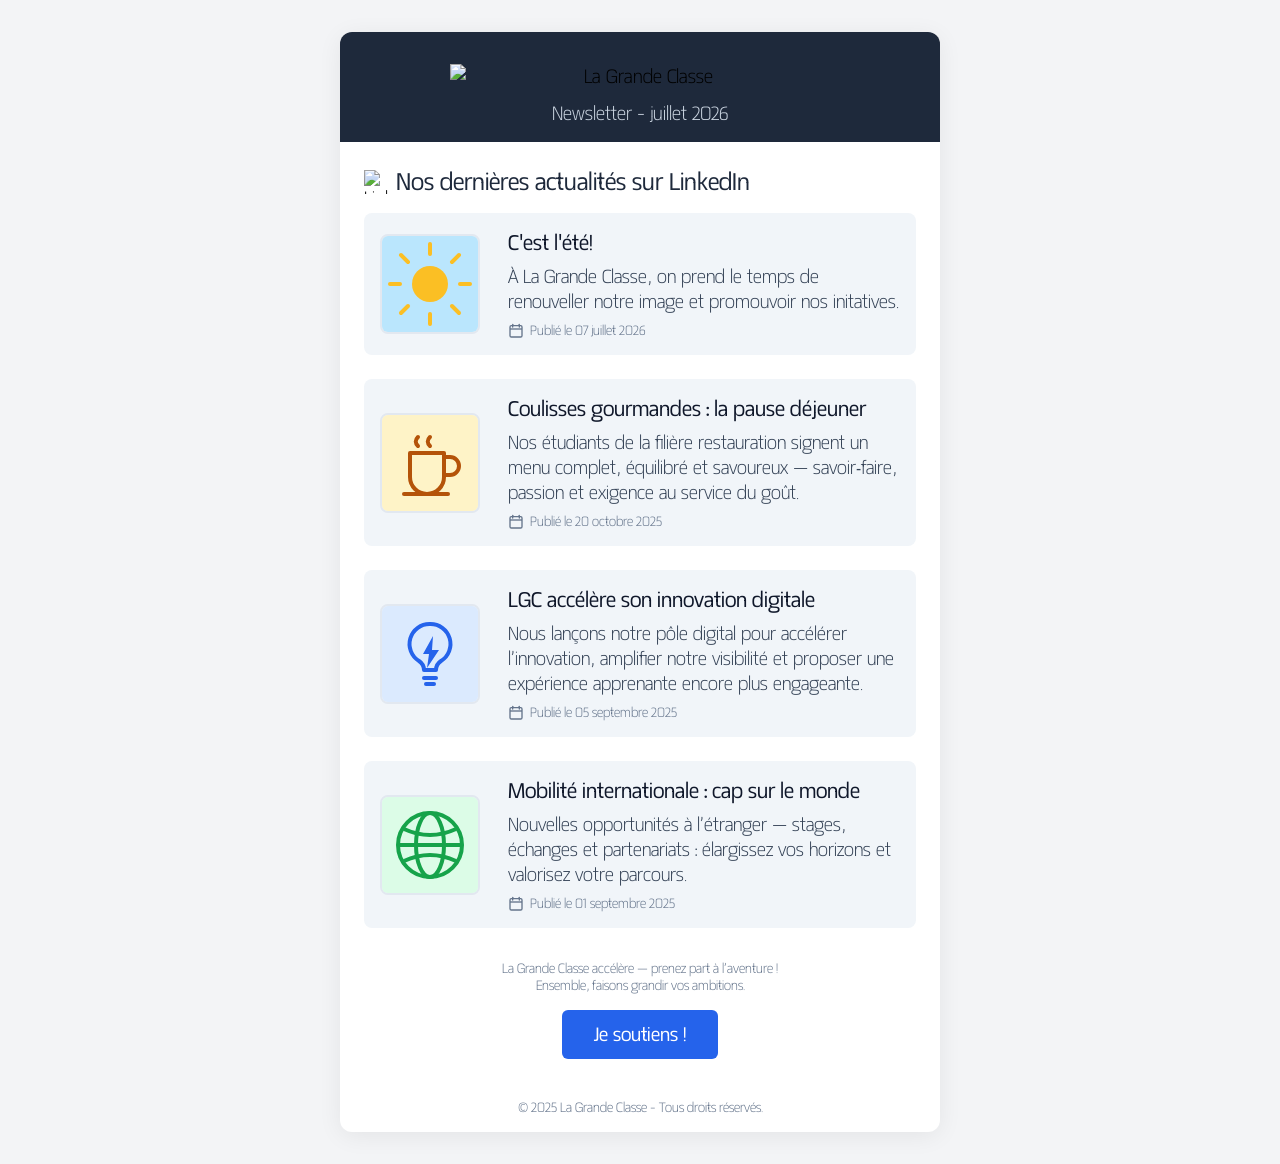
==== commit ee5aa825: "table" ====
--- a/news.html
+++ b/news.html
@@ -40,8 +40,7 @@
         opacity: 0;
       "
     >
-      C'est Halloween à La Grande Classe : actualités, mobilité internationale
-      et innovation digitale à découvrir ce mois-ci.
+
     </div>
     <div style="display: none; max-height: 0; overflow: hidden; mso-hide: all">
       &nbsp;&zwnj;&nbsp;&zwnj;&nbsp;&zwnj;&nbsp;&zwnj;&nbsp;&zwnj;&nbsp;&zwnj;&nbsp;&zwnj;&nbsp;&zwnj;
@@ -87,7 +86,7 @@
                 font-family: 'Matangi', Arial, Helvetica, sans-serif;
               "
             >
-              Newsletter - octobre 2025
+              Newsletter - juillet 2026
             </p>
           </td>
         </tr>
@@ -134,17 +133,33 @@
             >
               <tr>
                 <td style="padding: 16px; width: 112px" valign="middle">
-                  <img
-                    src="https://raw.githubusercontent.com/giusmili/News-Letter-LGC/lgc-ecole/asset/halloween.png"
-                    alt="inscriptions ouvertes"
+                  <svg
                     width="96"
                     height="96"
+                    viewBox="0 0 96 96"
+                    xmlns="http://www.w3.org/2000/svg"
+                    role="img"
+                    aria-label="inscriptions ouvertes"
                     style="
                       display: block;
                       border-radius: 8px;
                       border: 2px solid #e2e8f0;
-                    "
-                  />
+                      overflow: hidden;
+                    "
+                  >
+                    <rect width="96" height="96" fill="#bae6fd" />
+                    <circle cx="48" cy="48" r="18" fill="#fbbf24" />
+                    <g stroke="#fbbf24" stroke-width="4" stroke-linecap="round">
+                      <line x1="48" y1="8" x2="48" y2="18" />
+                      <line x1="48" y1="78" x2="48" y2="88" />
+                      <line x1="8" y1="48" x2="18" y2="48" />
+                      <line x1="78" y1="48" x2="88" y2="48" />
+                      <line x1="19" y1="19" x2="26" y2="26" />
+                      <line x1="70" y1="70" x2="77" y2="77" />
+                      <line x1="19" y1="77" x2="26" y2="70" />
+                      <line x1="70" y1="26" x2="77" y2="19" />
+                    </g>
+                  </svg>
                 </td>
                 <td style="padding: 16px 16px 16px 0" valign="middle">
                   <p
@@ -156,7 +171,7 @@
                       font-family: 'Matangi', Arial, Helvetica, sans-serif;
                     "
                   >
-                    C'est Halloween!
+                    C'est l'été!
                   </p>
                   <p
                     style="
@@ -166,19 +181,27 @@
                       font-family: 'Matangi', Arial, Helvetica, sans-serif;
                     "
                   >
-                    À La Grande Classe, même les esprits curieux trouvent leur
-                    voie… L’apprentissage n’a jamais été aussi envoûtant.
+                    À La Grande Classe, on prend le temps de renouveller 
+                    notre image et promouvoir nos initatives.
                   </p>
                   <table role="presentation" cellpadding="0" cellspacing="0">
                     <tr>
                       <td style="vertical-align: middle">
-                        <img
-                          src="https://raw.githubusercontent.com/giusmili/News-Letter-LGC/lgc-ecole/asset/calendar-icon_34471.png"
-                          alt="calendrier"
+                        <svg
                           width="16"
                           height="16"
+                          viewBox="0 0 24 24"
+                          fill="none"
+                          xmlns="http://www.w3.org/2000/svg"
+                          role="img"
+                          aria-label="calendrier"
                           style="display: block"
-                        />
+                        >
+                          <rect x="3" y="4" width="18" height="17" rx="2" stroke="#64748b" stroke-width="2" />
+                          <line x1="3" y1="9" x2="21" y2="9" stroke="#64748b" stroke-width="2" />
+                          <line x1="7" y1="2" x2="7" y2="6" stroke="#64748b" stroke-width="2" stroke-linecap="round" />
+                          <line x1="17" y1="2" x2="17" y2="6" stroke="#64748b" stroke-width="2" stroke-linecap="round" />
+                        </svg>
                       </td>
                       <td
                         style="
@@ -189,7 +212,7 @@
                           font-family: 'Matangi', Arial, Helvetica, sans-serif;
                         "
                       >
-                        Publié le 21 juillet 2026
+                        Publié le 07 juillet 2026
                       </td>
                     </tr>
                   </table>
@@ -207,17 +230,29 @@
             >
               <tr>
                 <td style="padding: 16px; width: 112px" valign="middle">
-                  <img
-                    src="https://raw.githubusercontent.com/giusmili/News-Letter-LGC/refs/heads/lgc-ecole/asset/burger_poulet.png"
-                    alt="pause déjeuner"
+                  <svg
                     width="96"
                     height="96"
+                    viewBox="0 0 96 96"
+                    xmlns="http://www.w3.org/2000/svg"
+                    role="img"
+                    aria-label="pause déjeuner"
                     style="
                       display: block;
                       border-radius: 8px;
                       border: 2px solid #e2e8f0;
-                    "
-                  />
+                      overflow: hidden;
+                    "
+                  >
+                    <rect width="96" height="96" fill="#fef3c7" />
+                    <g stroke="#b45309" stroke-width="4" stroke-linecap="round" stroke-linejoin="round" fill="none">
+                      <path d="M28 38h34v24a17 17 0 01-17 17v0a17 17 0 01-17-17V38z" />
+                      <path d="M62 42h6a9 9 0 010 18h-6" />
+                      <line x1="22" y1="79" x2="66" y2="79" />
+                      <path d="M36 22c-3 3-3 6 0 9" />
+                      <path d="M48 22c-3 3-3 6 0 9" />
+                    </g>
+                  </svg>
                 </td>
                 <td style="padding: 16px 16px 16px 0" valign="middle">
                   <p
@@ -246,13 +281,21 @@
                   <table role="presentation" cellpadding="0" cellspacing="0">
                     <tr>
                       <td style="vertical-align: middle">
-                        <img
-                          src="https://raw.githubusercontent.com/giusmili/News-Letter-LGC/lgc-ecole/asset/calendar-icon_34471.png"
-                          alt="calendrier"
+                        <svg
                           width="16"
                           height="16"
+                          viewBox="0 0 24 24"
+                          fill="none"
+                          xmlns="http://www.w3.org/2000/svg"
+                          role="img"
+                          aria-label="calendrier"
                           style="display: block"
-                        />
+                        >
+                          <rect x="3" y="4" width="18" height="17" rx="2" stroke="#64748b" stroke-width="2" />
+                          <line x1="3" y1="9" x2="21" y2="9" stroke="#64748b" stroke-width="2" />
+                          <line x1="7" y1="2" x2="7" y2="6" stroke="#64748b" stroke-width="2" stroke-linecap="round" />
+                          <line x1="17" y1="2" x2="17" y2="6" stroke="#64748b" stroke-width="2" stroke-linecap="round" />
+                        </svg>
                       </td>
                       <td
                         style="
@@ -281,17 +324,28 @@
             >
               <tr>
                 <td style="padding: 16px; width: 112px" valign="middle">
-                  <img
-                    src="https://raw.githubusercontent.com/giusmili/News-Letter-LGC/refs/heads/lgc-ecole/asset/tasse_cafe.png"
-                    alt="événement"
+                  <svg
                     width="96"
                     height="96"
+                    viewBox="0 0 96 96"
+                    xmlns="http://www.w3.org/2000/svg"
+                    role="img"
+                    aria-label="innovation digitale"
                     style="
                       display: block;
                       border-radius: 8px;
                       border: 2px solid #e2e8f0;
-                    "
-                  />
+                      overflow: hidden;
+                    "
+                  >
+                    <rect width="96" height="96" fill="#dbeafe" />
+                    <g fill="none" stroke="#2563eb" stroke-width="4" stroke-linecap="round" stroke-linejoin="round">
+                      <path d="M48 18a20 20 0 00-11 37c3 2 5 5 5 9h12c0-4 2-7 5-9a20 20 0 00-11-37z" />
+                      <line x1="42" y1="72" x2="54" y2="72" />
+                      <line x1="44" y1="78" x2="52" y2="78" />
+                    </g>
+                    <path d="M51 30 L41 48 L47 48 L45 62 L57 44 L50 44 Z" fill="#2563eb" />
+                  </svg>
                 </td>
                 <td style="padding: 16px 16px 16px 0" valign="middle">
                   <p
@@ -320,13 +374,21 @@
                   <table role="presentation" cellpadding="0" cellspacing="0">
                     <tr>
                       <td style="vertical-align: middle">
-                        <img
-                          src="https://raw.githubusercontent.com/giusmili/News-Letter-LGC/lgc-ecole/asset/calendar-icon_34471.png"
-                          alt="calendrier"
+                        <svg
                           width="16"
                           height="16"
+                          viewBox="0 0 24 24"
+                          fill="none"
+                          xmlns="http://www.w3.org/2000/svg"
+                          role="img"
+                          aria-label="calendrier"
                           style="display: block"
-                        />
+                        >
+                          <rect x="3" y="4" width="18" height="17" rx="2" stroke="#64748b" stroke-width="2" />
+                          <line x1="3" y1="9" x2="21" y2="9" stroke="#64748b" stroke-width="2" />
+                          <line x1="7" y1="2" x2="7" y2="6" stroke="#64748b" stroke-width="2" stroke-linecap="round" />
+                          <line x1="17" y1="2" x2="17" y2="6" stroke="#64748b" stroke-width="2" stroke-linecap="round" />
+                        </svg>
                       </td>
                       <td
                         style="
@@ -355,17 +417,29 @@
             >
               <tr>
                 <td style="padding: 16px; width: 112px" valign="middle">
-                  <img
-                    src="https://raw.githubusercontent.com/giusmili/News-Letter-LGC/refs/heads/lgc-ecole/asset/promos.png"
-                    alt="mobilité internationale"
+                  <svg
                     width="96"
                     height="96"
+                    viewBox="0 0 96 96"
+                    xmlns="http://www.w3.org/2000/svg"
+                    role="img"
+                    aria-label="mobilité internationale"
                     style="
                       display: block;
                       border-radius: 8px;
                       border: 2px solid #e2e8f0;
-                    "
-                  />
+                      overflow: hidden;
+                    "
+                  >
+                    <rect width="96" height="96" fill="#dcfce7" />
+                    <g fill="none" stroke="#16a34a" stroke-width="4">
+                      <circle cx="48" cy="48" r="32" />
+                      <ellipse cx="48" cy="48" rx="14" ry="32" />
+                      <line x1="16" y1="48" x2="80" y2="48" />
+                      <path d="M22 32 Q48 44 74 32" />
+                      <path d="M22 64 Q48 52 74 64" />
+                    </g>
+                  </svg>
                 </td>
                 <td style="padding: 16px 16px 16px 0" valign="middle">
                   <p
@@ -394,13 +468,21 @@
                   <table role="presentation" cellpadding="0" cellspacing="0">
                     <tr>
                       <td style="vertical-align: middle">
-                        <img
-                          src="https://raw.githubusercontent.com/giusmili/News-Letter-LGC/lgc-ecole/asset/calendar-icon_34471.png"
-                          alt="calendrier"
+                        <svg
                           width="16"
                           height="16"
+                          viewBox="0 0 24 24"
+                          fill="none"
+                          xmlns="http://www.w3.org/2000/svg"
+                          role="img"
+                          aria-label="calendrier"
                           style="display: block"
-                        />
+                        >
+                          <rect x="3" y="4" width="18" height="17" rx="2" stroke="#64748b" stroke-width="2" />
+                          <line x1="3" y1="9" x2="21" y2="9" stroke="#64748b" stroke-width="2" />
+                          <line x1="7" y1="2" x2="7" y2="6" stroke="#64748b" stroke-width="2" stroke-linecap="round" />
+                          <line x1="17" y1="2" x2="17" y2="6" stroke="#64748b" stroke-width="2" stroke-linecap="round" />
+                        </svg>
                       </td>
                       <td
                         style="
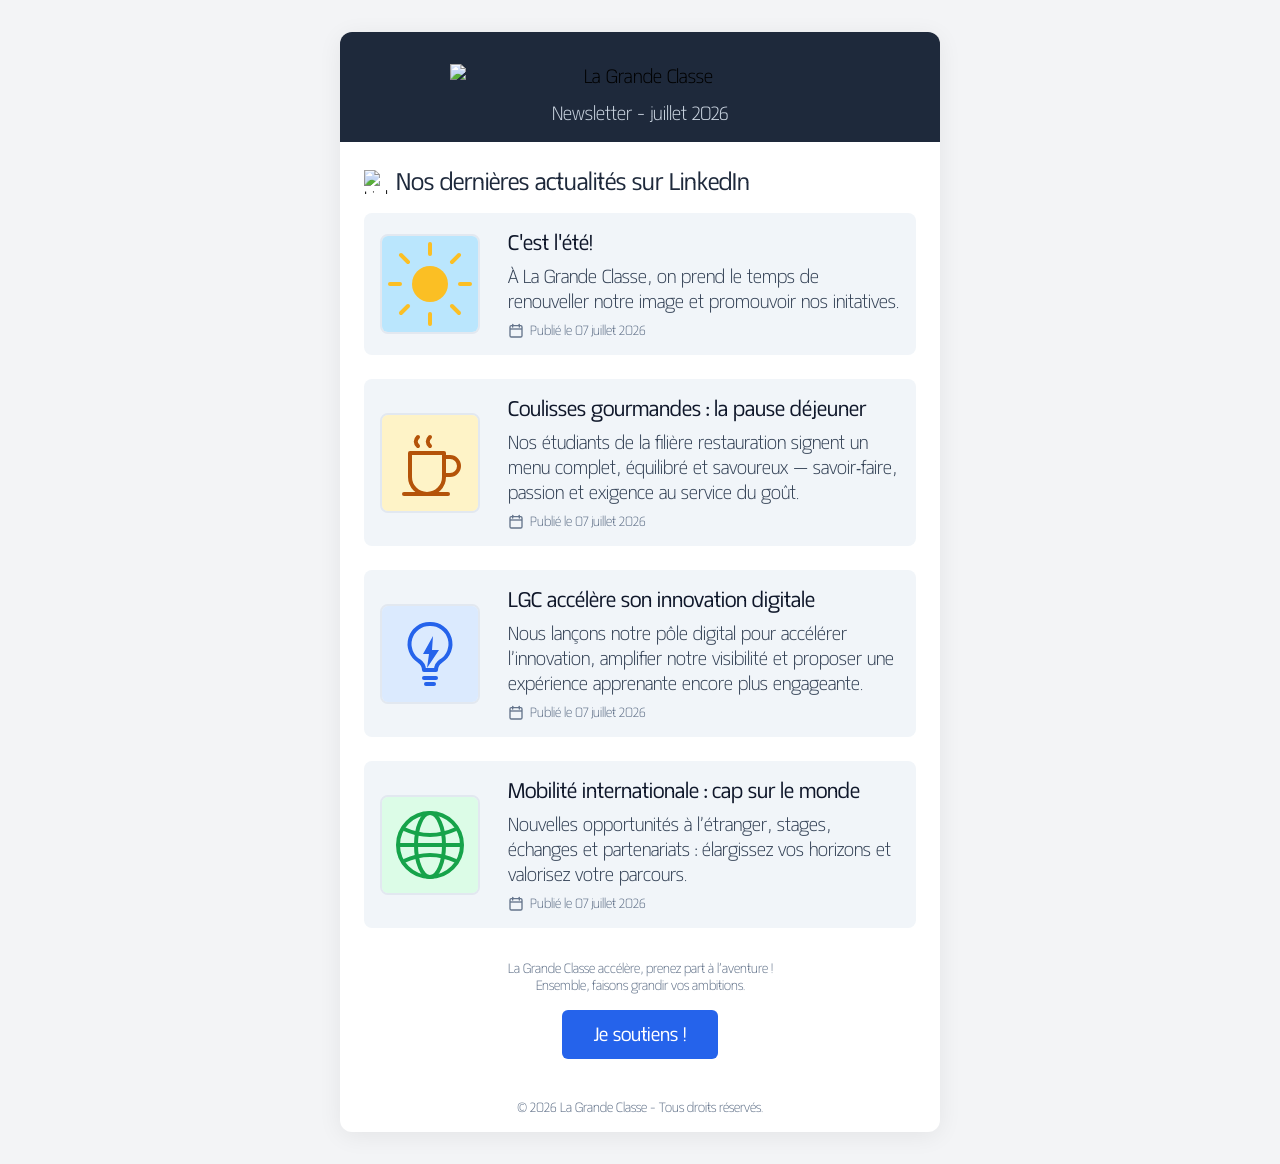
==== commit f4241d1d: "html" ====
--- a/news.html
+++ b/news.html
@@ -306,7 +306,7 @@
                           font-family: 'Matangi', Arial, Helvetica, sans-serif;
                         "
                       >
-                        Publié le 20 octobre 2025
+                        Publié le 07 juillet 2026
                       </td>
                     </tr>
                   </table>
@@ -399,7 +399,7 @@
                           font-family: 'Matangi', Arial, Helvetica, sans-serif;
                         "
                       >
-                        Publié le 05 septembre 2025
+                        Publié le 07 juillet 2026
                       </td>
                     </tr>
                   </table>
@@ -461,7 +461,7 @@
                       font-family: 'Matangi', Arial, Helvetica, sans-serif;
                     "
                   >
-                    Nouvelles opportunités à l’étranger — stages, échanges et
+                    Nouvelles opportunités à l’étranger, stages, échanges et
                     partenariats : élargissez vos horizons et valorisez votre
                     parcours.
                   </p>
@@ -493,7 +493,7 @@
                           font-family: 'Matangi', Arial, Helvetica, sans-serif;
                         "
                       >
-                        Publié le 01 septembre 2025
+                        Publié le 07 juillet 2026
                       </td>
                     </tr>
                   </table>
@@ -513,7 +513,7 @@
                       margin: 0 0 16px 0;
                     "
                   >
-                    La Grande Classe accélère — prenez part à l’aventure !
+                    La Grande Classe accélère, prenez part à l’aventure !
                     <br />
                     Ensemble, faisons grandir vos ambitions.
                   </p>
@@ -561,7 +561,7 @@
               border-radius: 0 0 12px 12px;
             "
           >
-            © 2025 La Grande Classe - Tous droits réservés.
+            © 2026 La Grande Classe - Tous droits réservés.
           </td>
         </tr>
       </table>
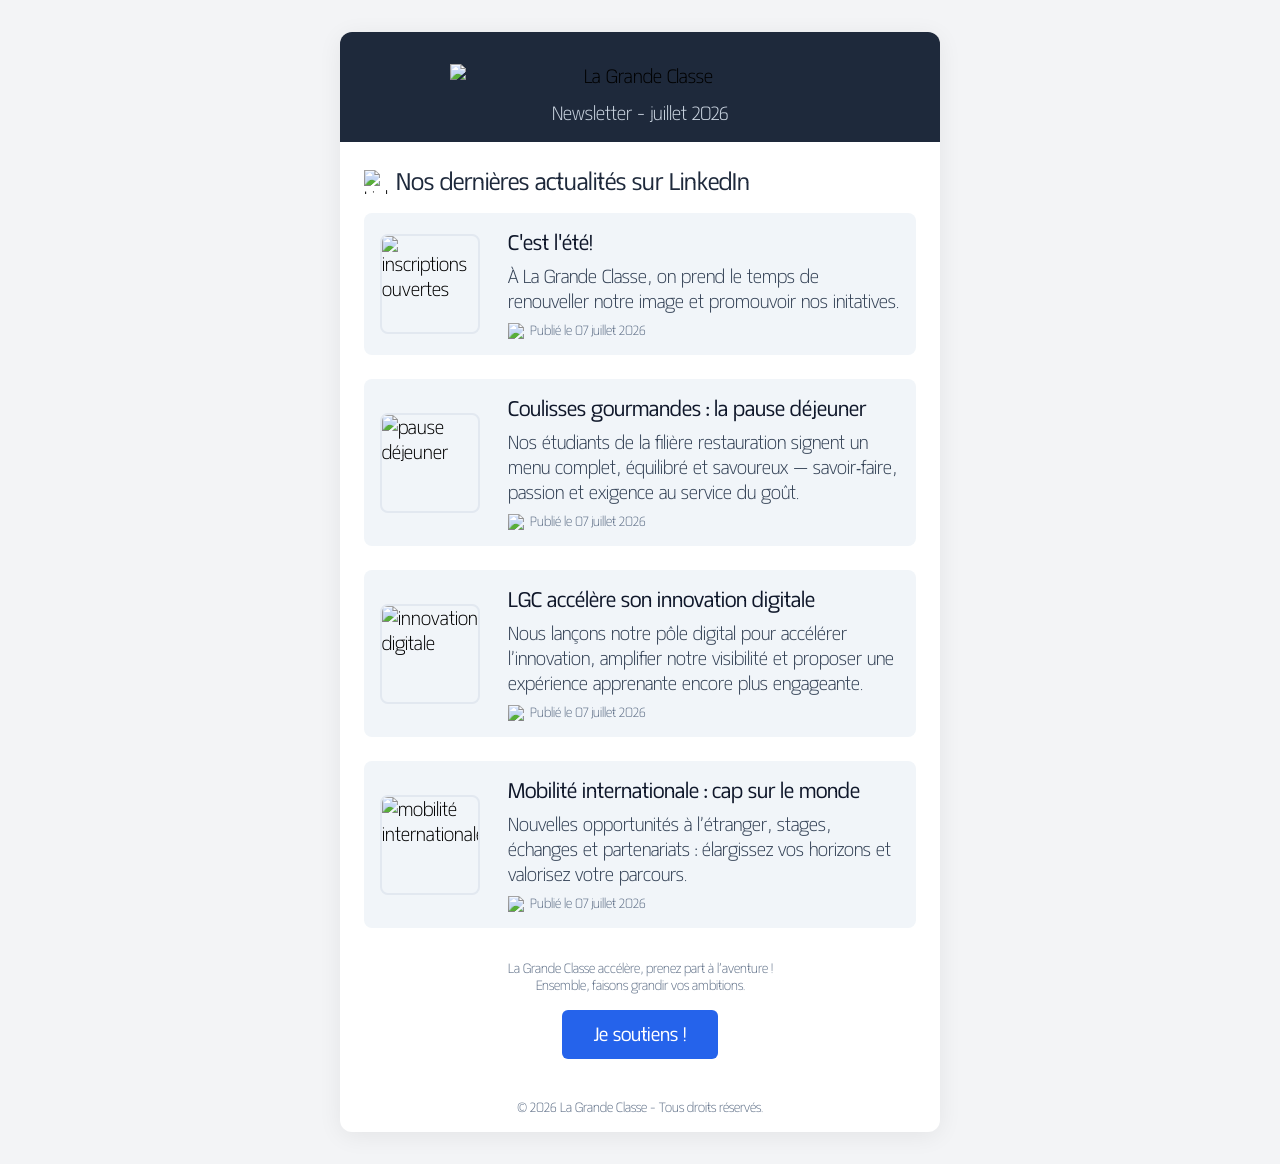
==== commit 0e036707: "Replace inline SVG icons with hosted PNG images Brevo rejects base64 data URIs in email HTML, so ill" ====
--- a/news.html
+++ b/news.html
@@ -133,33 +133,17 @@
             >
               <tr>
                 <td style="padding: 16px; width: 112px" valign="middle">
-                  <svg
+                  <img
+                    src="https://raw.githubusercontent.com/giusmili/News-Letter-LGC/lgc-ecole/asset/icone_ete.png"
+                    alt="inscriptions ouvertes"
                     width="96"
                     height="96"
-                    viewBox="0 0 96 96"
-                    xmlns="http://www.w3.org/2000/svg"
-                    role="img"
-                    aria-label="inscriptions ouvertes"
                     style="
                       display: block;
                       border-radius: 8px;
                       border: 2px solid #e2e8f0;
-                      overflow: hidden;
-                    "
-                  >
-                    <rect width="96" height="96" fill="#bae6fd" />
-                    <circle cx="48" cy="48" r="18" fill="#fbbf24" />
-                    <g stroke="#fbbf24" stroke-width="4" stroke-linecap="round">
-                      <line x1="48" y1="8" x2="48" y2="18" />
-                      <line x1="48" y1="78" x2="48" y2="88" />
-                      <line x1="8" y1="48" x2="18" y2="48" />
-                      <line x1="78" y1="48" x2="88" y2="48" />
-                      <line x1="19" y1="19" x2="26" y2="26" />
-                      <line x1="70" y1="70" x2="77" y2="77" />
-                      <line x1="19" y1="77" x2="26" y2="70" />
-                      <line x1="70" y1="26" x2="77" y2="19" />
-                    </g>
-                  </svg>
+                    "
+                  />
                 </td>
                 <td style="padding: 16px 16px 16px 0" valign="middle">
                   <p
@@ -187,21 +171,13 @@
                   <table role="presentation" cellpadding="0" cellspacing="0">
                     <tr>
                       <td style="vertical-align: middle">
-                        <svg
+                        <img
+                          src="https://raw.githubusercontent.com/giusmili/News-Letter-LGC/lgc-ecole/asset/icone_calendrier.png"
+                          alt="calendrier"
                           width="16"
                           height="16"
-                          viewBox="0 0 24 24"
-                          fill="none"
-                          xmlns="http://www.w3.org/2000/svg"
-                          role="img"
-                          aria-label="calendrier"
                           style="display: block"
-                        >
-                          <rect x="3" y="4" width="18" height="17" rx="2" stroke="#64748b" stroke-width="2" />
-                          <line x1="3" y1="9" x2="21" y2="9" stroke="#64748b" stroke-width="2" />
-                          <line x1="7" y1="2" x2="7" y2="6" stroke="#64748b" stroke-width="2" stroke-linecap="round" />
-                          <line x1="17" y1="2" x2="17" y2="6" stroke="#64748b" stroke-width="2" stroke-linecap="round" />
-                        </svg>
+                        />
                       </td>
                       <td
                         style="
@@ -230,29 +206,17 @@
             >
               <tr>
                 <td style="padding: 16px; width: 112px" valign="middle">
-                  <svg
+                  <img
+                    src="https://raw.githubusercontent.com/giusmili/News-Letter-LGC/lgc-ecole/asset/icone_tasse.png"
+                    alt="pause déjeuner"
                     width="96"
                     height="96"
-                    viewBox="0 0 96 96"
-                    xmlns="http://www.w3.org/2000/svg"
-                    role="img"
-                    aria-label="pause déjeuner"
                     style="
                       display: block;
                       border-radius: 8px;
                       border: 2px solid #e2e8f0;
-                      overflow: hidden;
-                    "
-                  >
-                    <rect width="96" height="96" fill="#fef3c7" />
-                    <g stroke="#b45309" stroke-width="4" stroke-linecap="round" stroke-linejoin="round" fill="none">
-                      <path d="M28 38h34v24a17 17 0 01-17 17v0a17 17 0 01-17-17V38z" />
-                      <path d="M62 42h6a9 9 0 010 18h-6" />
-                      <line x1="22" y1="79" x2="66" y2="79" />
-                      <path d="M36 22c-3 3-3 6 0 9" />
-                      <path d="M48 22c-3 3-3 6 0 9" />
-                    </g>
-                  </svg>
+                    "
+                  />
                 </td>
                 <td style="padding: 16px 16px 16px 0" valign="middle">
                   <p
@@ -281,21 +245,13 @@
                   <table role="presentation" cellpadding="0" cellspacing="0">
                     <tr>
                       <td style="vertical-align: middle">
-                        <svg
+                        <img
+                          src="https://raw.githubusercontent.com/giusmili/News-Letter-LGC/lgc-ecole/asset/icone_calendrier.png"
+                          alt="calendrier"
                           width="16"
                           height="16"
-                          viewBox="0 0 24 24"
-                          fill="none"
-                          xmlns="http://www.w3.org/2000/svg"
-                          role="img"
-                          aria-label="calendrier"
                           style="display: block"
-                        >
-                          <rect x="3" y="4" width="18" height="17" rx="2" stroke="#64748b" stroke-width="2" />
-                          <line x1="3" y1="9" x2="21" y2="9" stroke="#64748b" stroke-width="2" />
-                          <line x1="7" y1="2" x2="7" y2="6" stroke="#64748b" stroke-width="2" stroke-linecap="round" />
-                          <line x1="17" y1="2" x2="17" y2="6" stroke="#64748b" stroke-width="2" stroke-linecap="round" />
-                        </svg>
+                        />
                       </td>
                       <td
                         style="
@@ -324,28 +280,17 @@
             >
               <tr>
                 <td style="padding: 16px; width: 112px" valign="middle">
-                  <svg
+                  <img
+                    src="https://raw.githubusercontent.com/giusmili/News-Letter-LGC/lgc-ecole/asset/icone_innovation.png"
+                    alt="innovation digitale"
                     width="96"
                     height="96"
-                    viewBox="0 0 96 96"
-                    xmlns="http://www.w3.org/2000/svg"
-                    role="img"
-                    aria-label="innovation digitale"
                     style="
                       display: block;
                       border-radius: 8px;
                       border: 2px solid #e2e8f0;
-                      overflow: hidden;
-                    "
-                  >
-                    <rect width="96" height="96" fill="#dbeafe" />
-                    <g fill="none" stroke="#2563eb" stroke-width="4" stroke-linecap="round" stroke-linejoin="round">
-                      <path d="M48 18a20 20 0 00-11 37c3 2 5 5 5 9h12c0-4 2-7 5-9a20 20 0 00-11-37z" />
-                      <line x1="42" y1="72" x2="54" y2="72" />
-                      <line x1="44" y1="78" x2="52" y2="78" />
-                    </g>
-                    <path d="M51 30 L41 48 L47 48 L45 62 L57 44 L50 44 Z" fill="#2563eb" />
-                  </svg>
+                    "
+                  />
                 </td>
                 <td style="padding: 16px 16px 16px 0" valign="middle">
                   <p
@@ -374,21 +319,13 @@
                   <table role="presentation" cellpadding="0" cellspacing="0">
                     <tr>
                       <td style="vertical-align: middle">
-                        <svg
+                        <img
+                          src="https://raw.githubusercontent.com/giusmili/News-Letter-LGC/lgc-ecole/asset/icone_calendrier.png"
+                          alt="calendrier"
                           width="16"
                           height="16"
-                          viewBox="0 0 24 24"
-                          fill="none"
-                          xmlns="http://www.w3.org/2000/svg"
-                          role="img"
-                          aria-label="calendrier"
                           style="display: block"
-                        >
-                          <rect x="3" y="4" width="18" height="17" rx="2" stroke="#64748b" stroke-width="2" />
-                          <line x1="3" y1="9" x2="21" y2="9" stroke="#64748b" stroke-width="2" />
-                          <line x1="7" y1="2" x2="7" y2="6" stroke="#64748b" stroke-width="2" stroke-linecap="round" />
-                          <line x1="17" y1="2" x2="17" y2="6" stroke="#64748b" stroke-width="2" stroke-linecap="round" />
-                        </svg>
+                        />
                       </td>
                       <td
                         style="
@@ -417,29 +354,17 @@
             >
               <tr>
                 <td style="padding: 16px; width: 112px" valign="middle">
-                  <svg
+                  <img
+                    src="https://raw.githubusercontent.com/giusmili/News-Letter-LGC/lgc-ecole/asset/icone_mobilite.png"
+                    alt="mobilité internationale"
                     width="96"
                     height="96"
-                    viewBox="0 0 96 96"
-                    xmlns="http://www.w3.org/2000/svg"
-                    role="img"
-                    aria-label="mobilité internationale"
                     style="
                       display: block;
                       border-radius: 8px;
                       border: 2px solid #e2e8f0;
-                      overflow: hidden;
-                    "
-                  >
-                    <rect width="96" height="96" fill="#dcfce7" />
-                    <g fill="none" stroke="#16a34a" stroke-width="4">
-                      <circle cx="48" cy="48" r="32" />
-                      <ellipse cx="48" cy="48" rx="14" ry="32" />
-                      <line x1="16" y1="48" x2="80" y2="48" />
-                      <path d="M22 32 Q48 44 74 32" />
-                      <path d="M22 64 Q48 52 74 64" />
-                    </g>
-                  </svg>
+                    "
+                  />
                 </td>
                 <td style="padding: 16px 16px 16px 0" valign="middle">
                   <p
@@ -468,21 +393,13 @@
                   <table role="presentation" cellpadding="0" cellspacing="0">
                     <tr>
                       <td style="vertical-align: middle">
-                        <svg
+                        <img
+                          src="https://raw.githubusercontent.com/giusmili/News-Letter-LGC/lgc-ecole/asset/icone_calendrier.png"
+                          alt="calendrier"
                           width="16"
                           height="16"
-                          viewBox="0 0 24 24"
-                          fill="none"
-                          xmlns="http://www.w3.org/2000/svg"
-                          role="img"
-                          aria-label="calendrier"
                           style="display: block"
-                        >
-                          <rect x="3" y="4" width="18" height="17" rx="2" stroke="#64748b" stroke-width="2" />
-                          <line x1="3" y1="9" x2="21" y2="9" stroke="#64748b" stroke-width="2" />
-                          <line x1="7" y1="2" x2="7" y2="6" stroke="#64748b" stroke-width="2" stroke-linecap="round" />
-                          <line x1="17" y1="2" x2="17" y2="6" stroke="#64748b" stroke-width="2" stroke-linecap="round" />
-                        </svg>
+                        />
                       </td>
                       <td
                         style="
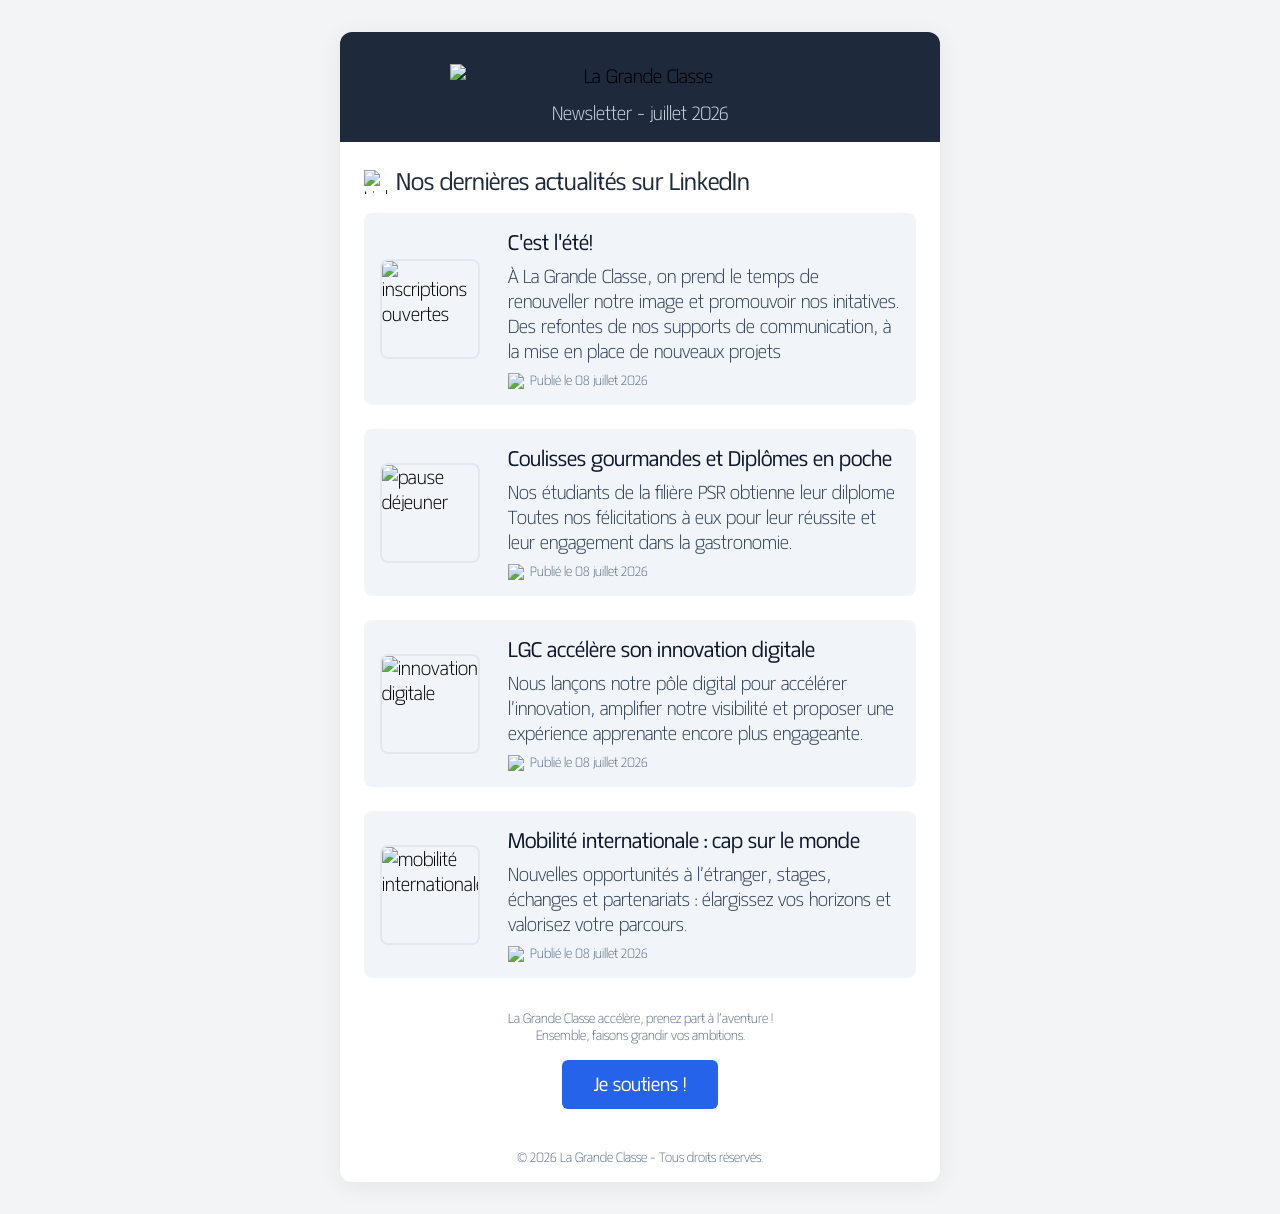
==== commit 784919b7: "content" ====
--- a/news.html
+++ b/news.html
@@ -167,6 +167,7 @@
                   >
                     À La Grande Classe, on prend le temps de renouveller 
                     notre image et promouvoir nos initatives.
+                    Des refontes de nos supports de communication, à la mise en place de nouveaux projets
                   </p>
                   <table role="presentation" cellpadding="0" cellspacing="0">
                     <tr>
@@ -188,7 +189,7 @@
                           font-family: 'Matangi', Arial, Helvetica, sans-serif;
                         "
                       >
-                        Publié le 07 juillet 2026
+                        Publié le 08 juillet 2026
                       </td>
                     </tr>
                   </table>
@@ -228,7 +229,7 @@
                       font-family: 'Matangi', Arial, Helvetica, sans-serif;
                     "
                   >
-                    Coulisses gourmandes : la pause déjeuner
+                    Coulisses gourmandes et Diplômes en poche
                   </p>
                   <p
                     style="
@@ -238,9 +239,8 @@
                       font-family: 'Matangi', Arial, Helvetica, sans-serif;
                     "
                   >
-                    Nos étudiants de la filière restauration signent un menu
-                    complet, équilibré et savoureux — savoir‑faire, passion et
-                    exigence au service du goût.
+                    Nos étudiants de la filière PSR obtienne leur dilplome 
+                    Toutes nos félicitations à eux pour leur réussite et leur engagement dans la gastronomie.
                   </p>
                   <table role="presentation" cellpadding="0" cellspacing="0">
                     <tr>
@@ -262,7 +262,7 @@
                           font-family: 'Matangi', Arial, Helvetica, sans-serif;
                         "
                       >
-                        Publié le 07 juillet 2026
+                        Publié le 08 juillet 2026
                       </td>
                     </tr>
                   </table>
@@ -336,7 +336,7 @@
                           font-family: 'Matangi', Arial, Helvetica, sans-serif;
                         "
                       >
-                        Publié le 07 juillet 2026
+                        Publié le 08 juillet 2026
                       </td>
                     </tr>
                   </table>
@@ -410,7 +410,7 @@
                           font-family: 'Matangi', Arial, Helvetica, sans-serif;
                         "
                       >
-                        Publié le 07 juillet 2026
+                        Publié le 08 juillet 2026
                       </td>
                     </tr>
                   </table>
